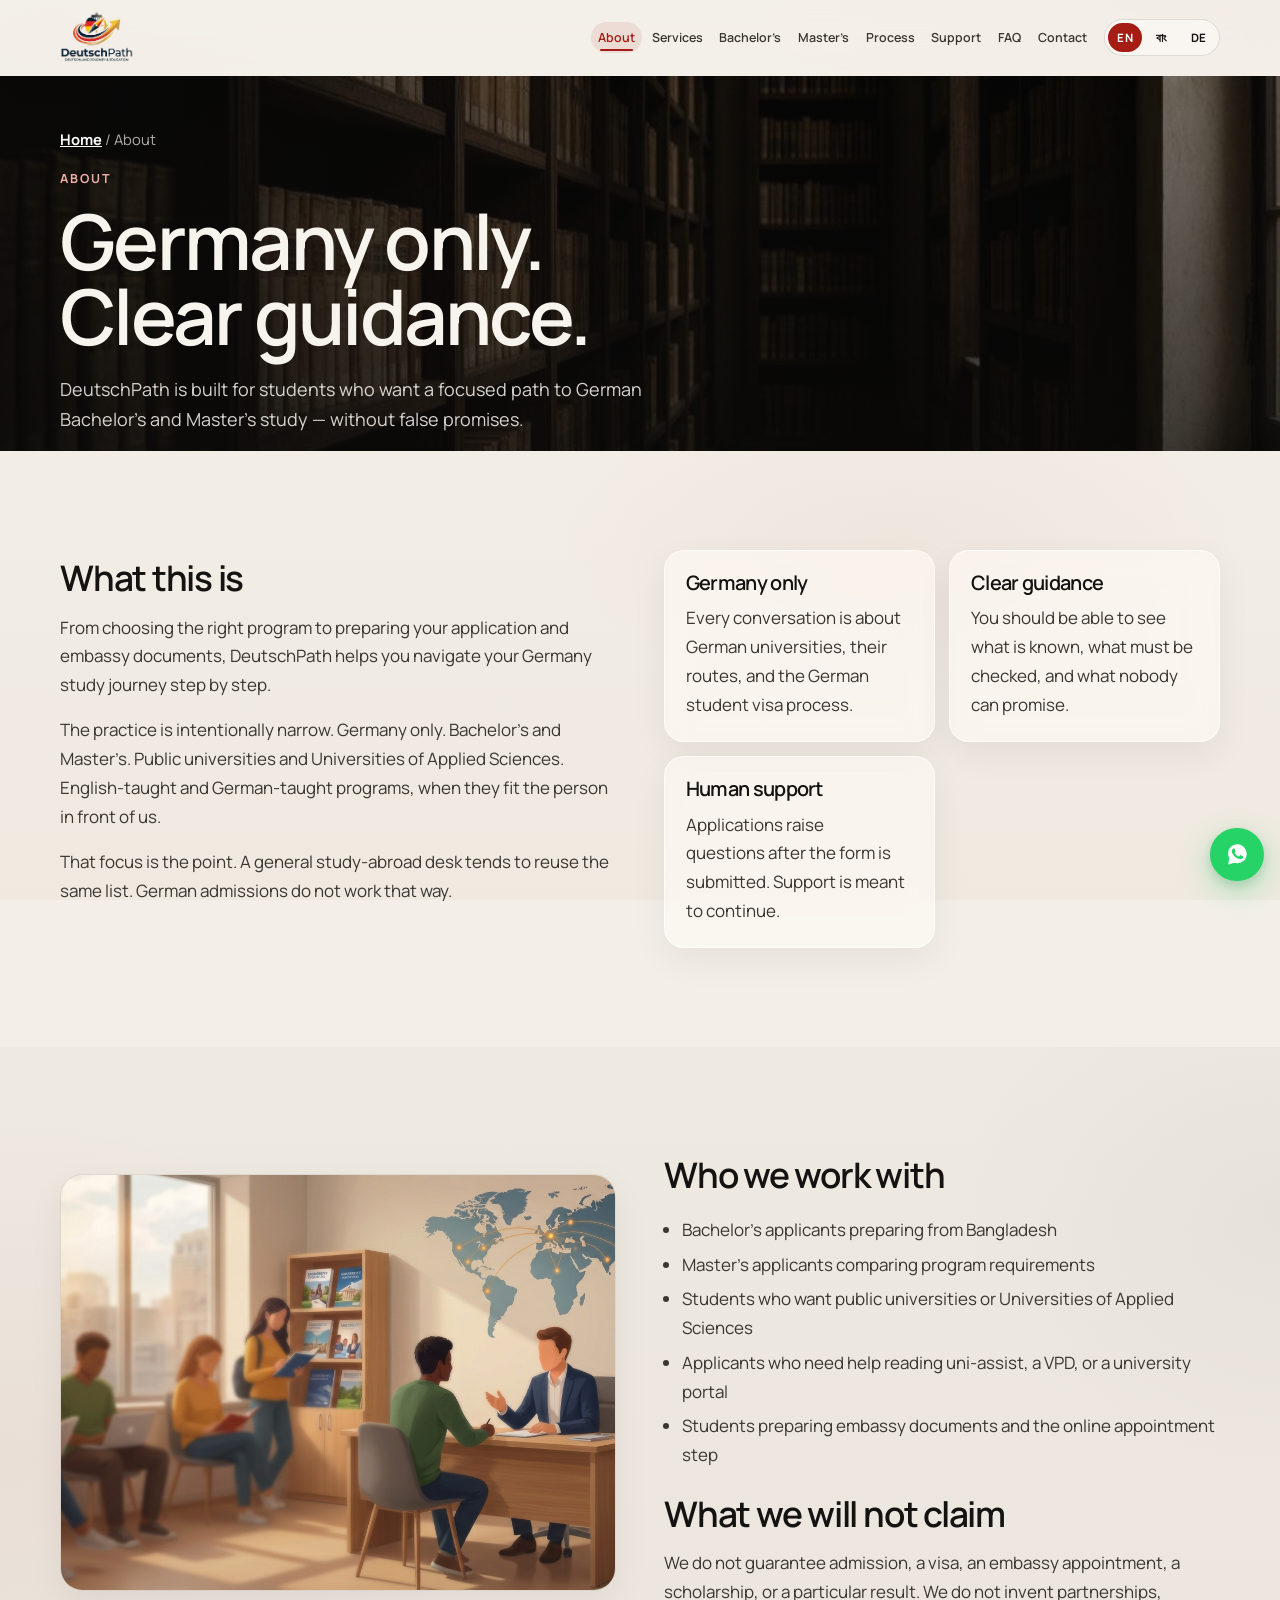
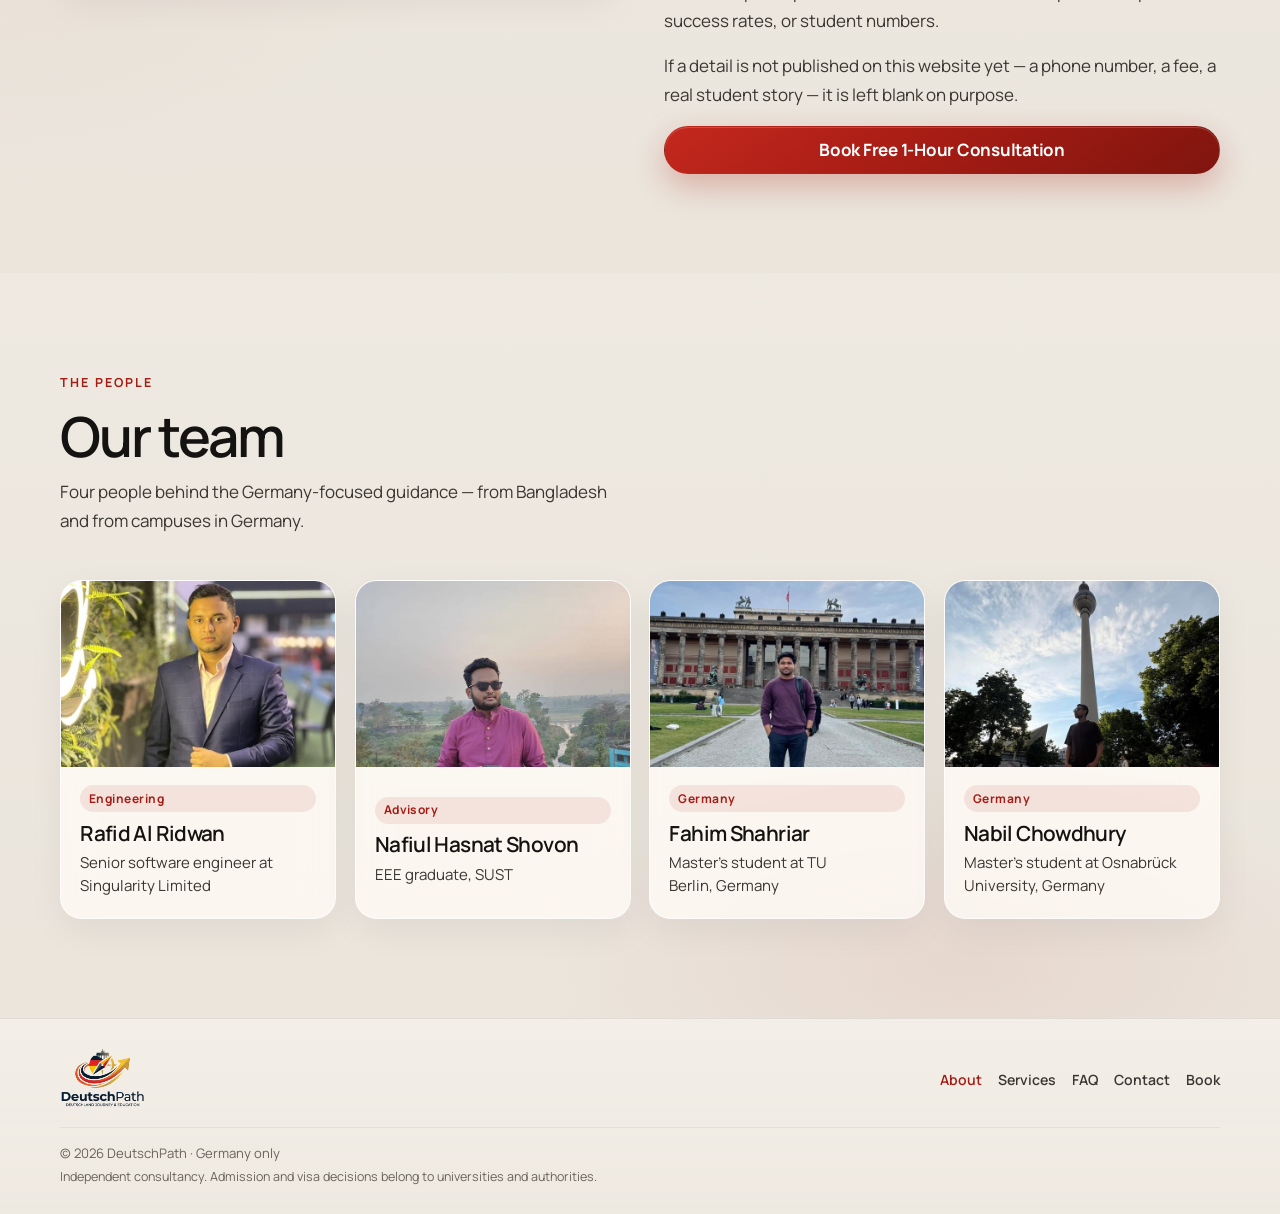
==== about.html @ beb715b4 "Add new pages for Master's guidance, services, student support, and university directory; create sit" ====
<!DOCTYPE html>
<html lang="en">
<head>
  <meta charset="UTF-8">
  <meta name="viewport" content="width=device-width, initial-scale=1.0">
  <title>About DeutschPath | Germany-Focused Study Guidance</title>
  <meta name="description" content="DeutschPath is a Germany-only education consultancy for Bachelor’s and Master’s applicants from Bangladesh.">
  <meta name="robots" content="index, follow">
  <meta name="theme-color" content="#f4f1eb">
  <meta name="author" content="DeutschPath">
  <link rel="canonical" href="https://deutschpath404.github.io/about.html">
  <meta property="og:type" content="website">
  <meta property="og:site_name" content="DeutschPath">
  <meta property="og:locale" content="en_US">
  <meta property="og:title" content="About DeutschPath | Germany-Focused Study Guidance">
  <meta property="og:description" content="DeutschPath is a Germany-only education consultancy for Bachelor’s and Master’s applicants from Bangladesh.">
  <meta property="og:url" content="https://deutschpath404.github.io/about.html">
  <meta property="og:image" content="https://deutschpath404.github.io/assets/og.png">
  <meta property="og:image:alt" content="DeutschPath — Your Guided Path to Germany">
  <meta property="og:image:width" content="1200">
  <meta property="og:image:height" content="630">
  <meta property="og:image:type" content="image/png">
  <meta name="twitter:image:alt" content="DeutschPath — Your Guided Path to Germany">
  <meta name="twitter:card" content="summary_large_image">
  <meta name="twitter:title" content="About DeutschPath | Germany-Focused Study Guidance">
  <meta name="twitter:description" content="DeutschPath is a Germany-only education consultancy for Bachelor’s and Master’s applicants from Bangladesh.">
  <meta name="twitter:image" content="https://deutschpath404.github.io/assets/og.png">
  <link rel="icon" href="assets/favicon.png" type="image/png">
  <link rel="apple-touch-icon" href="assets/icon-180.png">
  <link rel="manifest" href="site.webmanifest">
  <link rel="preconnect" href="https://fonts.googleapis.com">
  <link rel="preconnect" href="https://fonts.gstatic.com" crossorigin>
  <link href="https://fonts.googleapis.com/css2?family=Manrope:wght@400;500;600;700&amp;family=Hind+Siliguri:wght@400;500;600;700&amp;family=Noto+Serif+Bengali:wght@500;600;700&amp;display=swap" rel="stylesheet">
  <link rel="stylesheet" href="assets/css/main.css">
  
  <noscript><style>.reveal{opacity:1!important;transform:none!important}</style></noscript>
  <script>document.documentElement.classList.add("js");</script>
  
</head>
<body>
  <a class="skip-link" href="#main">Skip to content</a>
  <header class="site-header" id="header">
    <div class="header-inner">
      <a class="logo" href="index.html" aria-label="DeutschPath home">
        <img class="logo-img" src="assets/img/logo.png" alt="DeutschPath" width="680" height="508" decoding="async">
      </a>
      <nav class="nav" id="site-nav" aria-label="Primary">
        <a href="about.html" class="is-active" aria-current="page">About</a><a href="services.html">Services</a><a href="bachelors.html">Bachelor’s</a><a href="masters.html">Master’s</a><a href="application-process.html">Process</a><a href="student-support.html">Support</a><a href="faq.html">FAQ</a><a href="contact.html">Contact</a><a class="nav-cta" href="book.html">Book Free Consultation</a>
      </nav>
      <div class="header-actions">
        <a class="btn btn-primary header-cta" href="book.html">Book consultation</a>
        <button class="nav-toggle" type="button" aria-expanded="false" aria-controls="site-nav">
          <span class="sr-only">Open menu</span>
          <span class="nav-toggle-bars" aria-hidden="true"></span>
        </button>
      </div>
    </div>
  </header>
  <main id="main">

    <header class="page-hero page-hero-media">
      <div class="page-hero-bg" aria-hidden="true">
        <img src="assets/img/library-aisle.jpg" alt="" width="864" height="1152" decoding="async">
      </div>
      <div class="container">
        <p class="breadcrumb"><a href="index.html" data-i18n="ui.home">Home</a> / <span data-i18n="page.about.crumb">About</span></p>
        <p class="eyebrow" data-i18n="page.about.eye">About</p>
        <h1 data-i18n="page.about.h1">A Germany-only advisory for serious applicants.</h1>
        <p class="lede" data-i18n="page.about.lede">DeutschPath helps students from Bangladesh prepare Bachelor’s and Master’s applications to German universities. The work is guidance, organization, and a person you can return to.</p>
      </div>
    </header>
    <section class="section">
      <div class="container about-grid">
        <div class="prose">
          <h2>What this is</h2>
          <p>From choosing the right program to preparing your application and embassy documents, DeutschPath helps you navigate your Germany study journey step by step.</p>
          <p>The practice is intentionally narrow. Germany only. Bachelor’s and Master’s. Public universities and Universities of Applied Sciences. English-taught and German-taught programs, when they fit the person in front of us.</p>
          <p>That focus is the point. A general study-abroad desk tends to reuse the same list. German admissions do not work that way.</p>
        </div>
        <div class="value-grid">
          <article class="value-card"><h3>Germany only</h3><p>Every conversation is about German universities, their routes, and the German student visa process.</p></article>
          <article class="value-card"><h3>Clear guidance</h3><p>You should be able to see what is known, what must be checked, and what nobody can promise.</p></article>
          <article class="value-card"><h3>Human support</h3><p>Applications raise questions after the form is submitted. Support is meant to continue.</p></article>
        </div>
      </div>
    </section>
    <section class="section section-alt">
      <div class="container split-2">
        <figure class="media-frame">
          <img src="assets/img/advisory-2.jpeg" alt="Quiet advisory room prepared for a consultation" width="1152" height="864" loading="lazy" decoding="async">
        </figure>
        <div class="prose">
          <h2>Who we work with</h2>
          <ul class="check-list">
            <li>Bachelor’s applicants preparing from Bangladesh</li>
            <li>Master’s applicants comparing program requirements</li>
            <li>Students who want public universities or Universities of Applied Sciences</li>
            <li>Applicants who need help reading uni-assist, a VPD, or a university portal</li>
            <li>Students preparing embassy documents and the online appointment step</li>
          </ul>
          <h2>What we will not claim</h2>
          <p>We do not guarantee admission, a visa, an embassy appointment, a scholarship, or a particular result. We do not invent partnerships, success rates, or student numbers.</p>
          <p>If a detail is not published on this website yet — a phone number, a fee, a real student story — it is left blank on purpose.</p>
          <a class="btn btn-primary" href="book.html">Book Free 1-Hour Consultation</a>
        </div>
      </div>
    </section>

    <section class="section section-alt team-section" id="team">
      <div class="container">
        <header class="team-head">
          <p class="section-kicker" data-i18n="team.kicker">Meet the team</p>
          <h2 class="section-title" data-i18n="team.title">People Behind Your Germany Journey</h2>
          <p class="section-intro" data-i18n="team.intro">Four people behind the Germany-focused guidance — from Bangladesh and from campuses in Germany.</p>
        </header>
        <ul class="team-grid">
          <li class="team-card reveal">
            <figure class="team-photo">
              <img src="assets/img/team-rafid.jpg" alt="Rafid Al Ridwan" width="640" height="640" loading="lazy" decoding="async">
            </figure>
            <div class="team-copy">
              <p class="person-role" data-i18n="team.r1">Engineering</p>
              <h3>Rafid Al Ridwan</h3>
              <p data-i18n="team.b1">Senior Software Engineer at Singularity Limited</p>
            </div>
          </li>
          <li class="team-card reveal">
            <figure class="team-photo">
              <img src="assets/img/team-nafiul.jpg" alt="Nafiul Hasnat Shovon" width="640" height="640" loading="lazy" decoding="async">
            </figure>
            <div class="team-copy">
              <p class="person-role" data-i18n="team.r2">Advisory</p>
              <h3>Nafiul Hasnat Shovon</h3>
              <p data-i18n="team.b2">EEE graduate, SUST</p>
            </div>
          </li>
          <li class="team-card reveal">
            <figure class="team-photo">
              <img src="assets/img/team-fahim.jpg" alt="Fahim Shahriar" width="640" height="640" loading="lazy" decoding="async">
            </figure>
            <div class="team-copy">
              <p class="person-role" data-i18n="team.r3">Germany</p>
              <h3>Fahim Shahriar</h3>
              <p data-i18n="team.b3">Master’s student at TU Berlin, Germany</p>
            </div>
          </li>
          <li class="team-card reveal">
            <figure class="team-photo">
              <img src="assets/img/team-nabil.jpg" alt="Nabil Chowdhury" width="640" height="640" loading="lazy" decoding="async">
            </figure>
            <div class="team-copy">
              <p class="person-role" data-i18n="team.r4">Germany</p>
              <h3>Nabil Chowdhury</h3>
              <p data-i18n="team.b4">Master’s student at Osnabrück University, Germany</p>
            </div>
          </li>
        </ul>
      </div>
    </section>

  </main>
  <footer class="site-footer">
    <div class="container footer-compact">
      <div class="footer-top">
        <a class="logo" href="index.html" aria-label="DeutschPath home">
          <img class="logo-img" src="assets/img/logo.png" alt="DeutschPath" width="680" height="508" loading="lazy" decoding="async">
        </a>
        <nav class="footer-inline" aria-label="Footer">
          <a href="about.html" aria-current="page">About</a>
          <a href="services.html">Services</a>
          <a href="faq.html">FAQ</a>
          <a href="contact.html">Contact</a>
          <a href="book.html">Book</a>
        </nav>
      </div>
      <div class="footer-bottom">
        <p>© <span id="year">2026</span> DeutschPath · Germany only</p>
        <p class="disclaimer">Independent consultancy. Admission and visa decisions belong to universities and authorities.</p>
      </div>
    </div>
  </footer>
  <div class="mobile-bar">
    <a class="mobile-contact" href="contact.html" data-whatsapp-link>Contact</a>
    <a class="btn btn-primary btn-block" href="book.html">Book Free Consultation</a>
  </div>
  <script src="assets/js/config.js"></script>
  <script src="assets/js/data.js"></script>
  <script src="assets/js/api.js"></script>
  <script src="assets/js/i18n.js"></script>
  <script src="assets/js/main.js"></script>
  <script src="assets/js/form.js"></script>
  <script src="assets/js/directory.js"></script>
</body>
</html>
---- assets/css/main.css ----
:root {
  --ink: #141311;
  --ink-soft: #3a3631;
  --muted: #6a635b;
  --line: #e5dfd6;
  --line-strong: #d4cdc2;
  --paper: #f3efe8;
  --paper-deep: #eae4db;
  --card: #fffcf7;
  --accent: #a51c14;
  --accent-hover: #7f150f;
  --accent-soft: rgba(165, 28, 20, 0.09);
  --dark: #12110f;
  --dark-text: #f7f3ed;
  --dark-muted: #d2cbc0;
  --shadow: 0 28px 70px rgba(20, 19, 17, 0.09);
  --shadow-soft: 0 12px 36px rgba(20, 19, 17, 0.06);
  --glass: rgba(255, 252, 247, 0.58);
  --glass-strong: rgba(255, 252, 247, 0.78);
  --glass-dark: rgba(18, 17, 15, 0.55);
  --glass-border: rgba(255, 255, 255, 0.45);
  --glass-border-dark: rgba(247, 243, 237, 0.14);
  --blur: 18px;
  --header-h: 4.75rem;
  --radius: 1.35rem;
  --font: "Manrope", system-ui, sans-serif;
  --font-bn: "Hind Siliguri", "Noto Sans Bengali", system-ui, sans-serif;
  --font-bn-display: "Noto Serif Bengali", "Hind Siliguri", serif;
  --max: 72.5rem;
  color-scheme: light;
}

*,
*::before,
*::after { box-sizing: border-box; }

html { scroll-behavior: smooth; }

body {
  margin: 0;
  font-family: var(--font);
  font-size: 1.0625rem;
  line-height: 1.7;
  color: var(--ink);
  background-color: var(--paper);
  background-image:
    radial-gradient(ellipse 90% 55% at 100% -8%, rgba(165, 28, 20, 0.07), transparent 52%),
    radial-gradient(ellipse 70% 45% at -5% 18%, rgba(20, 19, 17, 0.045), transparent 48%),
    radial-gradient(ellipse 50% 35% at 70% 60%, rgba(165, 28, 20, 0.03), transparent 55%),
    linear-gradient(180deg, #f7f3ed 0%, var(--paper) 28%, #efe9e0 100%);
  background-attachment: fixed;
  text-rendering: optimizeLegibility;
  overflow-x: clip;
}

@media (max-width: 759px) {
  body { background-attachment: scroll; }
}

body.nav-open { overflow: hidden; }

img, svg { display: block; max-width: 100%; }

button, input, select, textarea { font: inherit; color: inherit; }

h1, h2, h3, h4, p { margin: 0; overflow-wrap: break-word; }

h1, h2, h3 { text-wrap: balance; letter-spacing: -0.035em; line-height: 1.08; font-weight: 600; }

p { text-wrap: pretty; }

a { color: inherit; }

::selection { background: #f0d4cf; color: var(--ink); }

:focus-visible {
  outline: 2px solid var(--accent);
  outline-offset: 3px;
}

.skip-link {
  position: absolute;
  left: 1rem;
  top: -4rem;
  z-index: 80;
  background: var(--ink);
  color: white;
  padding: 0.7rem 1rem;
  border-radius: 999px;
}

.skip-link:focus { top: 1rem; }

.sr-only {
  position: absolute;
  width: 1px;
  height: 1px;
  padding: 0;
  margin: -1px;
  overflow: hidden;
  clip: rect(0, 0, 0, 0);
  white-space: nowrap;
  border: 0;
}

.container {
  width: min(var(--max), calc(100% - 2rem));
  margin-inline: auto;
}

.narrow { width: min(44rem, 100%); }

.footer-label.spaced { margin-top: 1.25rem; }

.eyebrow,
.section-kicker,
.footer-label {
  margin: 0 0 0.85rem;
  font-size: 0.78rem;
  font-weight: 700;
  letter-spacing: 0.16em;
  text-transform: uppercase;
  color: var(--accent);
}

.lede {
  margin-top: 1.25rem;
  max-width: 40rem;
  color: var(--ink-soft);
  font-size: 1.125rem;
}

.site-header {
  position: sticky;
  top: 0;
  z-index: 50;
  height: var(--header-h);
  background: rgba(243, 239, 232, 0.78);
  border-bottom: 1px solid transparent;
  transition: background 0.25s ease, border-color 0.25s ease, color 0.25s ease, box-shadow 0.25s ease, backdrop-filter 0.25s ease, -webkit-backdrop-filter 0.25s ease;
  -webkit-backdrop-filter: saturate(1.35) blur(18px);
  backdrop-filter: saturate(1.35) blur(18px);
}

.site-header.is-scrolled {
  border-bottom-color: rgba(20, 19, 17, 0.08);
  box-shadow: 0 10px 40px rgba(20, 19, 17, 0.05);
  background: rgba(243, 239, 232, 0.72);
  -webkit-backdrop-filter: saturate(1.4) blur(22px);
  backdrop-filter: saturate(1.4) blur(22px);
}

@supports not ((-webkit-backdrop-filter: blur(1px)) or (backdrop-filter: blur(1px))) {
  .site-header,
  .site-header.is-scrolled,
  .home-page.nav-open .site-header,
  .home-page .site-header.is-scrolled {
    background: rgba(243, 239, 232, 0.96);
  }
  .home-page .site-header:not(.is-scrolled) {
    background: rgba(12, 11, 10, 0.55);
  }
}

.home-page .site-header:not(.is-scrolled) {
  background: rgba(12, 11, 10, 0.28);
  color: #f7f3ed;
  -webkit-backdrop-filter: saturate(1.2) blur(16px);
  backdrop-filter: saturate(1.2) blur(16px);
  box-shadow: none;
  border-bottom-color: rgba(247, 243, 237, 0.08);
}

.home-page .site-header:not(.is-scrolled) .logo,
.home-page .site-header:not(.is-scrolled) .nav a,
.home-page .site-header:not(.is-scrolled) .nav-toggle {
  color: #f7f3ed;
}

.home-page .site-header:not(.is-scrolled) .nav-toggle {
  border-color: rgba(247, 243, 237, 0.35);
}

.home-page .site-header:not(.is-scrolled) .nav-toggle-bars,
.home-page .site-header:not(.is-scrolled) .nav-toggle-bars::before,
.home-page .site-header:not(.is-scrolled) .nav-toggle-bars::after {
  background: #f7f3ed;
}

.home-page.nav-open .site-header,
.home-page .site-header.is-scrolled {
  background: rgba(243, 239, 232, 0.72);
  color: var(--ink);
  -webkit-backdrop-filter: saturate(1.4) blur(22px);
  backdrop-filter: saturate(1.4) blur(22px);
}

.home-page.nav-open .site-header .logo,
.home-page.nav-open .site-header .nav a,
.home-page.nav-open .site-header .nav-toggle,
.home-page .site-header.is-scrolled .logo,
.home-page .site-header.is-scrolled .nav a,
.home-page .site-header.is-scrolled .nav-toggle {
  color: var(--ink);
}

.home-page.nav-open .site-header .nav a:hover,
.home-page .site-header.is-scrolled .nav a:hover {
  color: var(--accent);
}

.home-page.nav-open .site-header .nav a.is-active,
.home-page.nav-open .site-header .nav a[aria-current="page"],
.home-page .site-header.is-scrolled .nav a.is-active,
.home-page .site-header.is-scrolled .nav a[aria-current="page"] {
  color: var(--accent);
}

.home-page.nav-open .site-header .nav-toggle-bars,
.home-page.nav-open .site-header .nav-toggle-bars::before,
.home-page.nav-open .site-header .nav-toggle-bars::after,
.home-page .site-header.is-scrolled .nav-toggle-bars,
.home-page .site-header.is-scrolled .nav-toggle-bars::before,
.home-page .site-header.is-scrolled .nav-toggle-bars::after {
  background: var(--ink);
}

.home-page.nav-open .site-header .nav-toggle,
.home-page .site-header.is-scrolled .nav-toggle {
  border-color: var(--line-strong);
}

.header-inner {
  width: min(var(--max), calc(100% - 1.25rem));
  height: 100%;
  margin-inline: auto;
  display: flex;
  align-items: center;
  justify-content: space-between;
  gap: 0.65rem;
  min-width: 0;
  flex-wrap: nowrap;
}

.logo {
  display: inline-flex;
  align-items: center;
  gap: 0.7rem;
  text-decoration: none;
  flex: 0 1 auto;
  min-width: 0;
  line-height: 0;
}

.logo-img {
  display: block;
  width: auto;
  height: 3.45rem;
  max-width: min(12.5rem, 48vw);
  object-fit: contain;
  object-position: left center;
}

.footer-compact .logo-img {
  height: 4rem;
  max-width: 14rem;
}

/* Keep full-color logo readable on the transparent home hero header */
.home-page .site-header:not(.is-scrolled) .logo {
  padding: 0.2rem 0.45rem;
  border-radius: 0.7rem;
  background: rgba(255, 252, 247, 0.94);
  box-shadow: 0 8px 24px rgba(12, 11, 10, 0.18);
}

.home-page.nav-open .site-header .logo,
.home-page .site-header.is-scrolled .logo {
  padding: 0;
  border-radius: 0;
  background: transparent;
  box-shadow: none;
}

.header-actions {
  display: flex;
  align-items: center;
  gap: 0.5rem;
  flex: 0 0 auto;
  margin-left: auto;
  z-index: 50;
}

.header-actions .header-cta { display: none; }

.lang-switch {
  display: inline-flex;
  align-items: center;
  gap: 0.15rem;
  padding: 0.2rem;
  border-radius: 999px;
  border: 1px solid rgba(20, 19, 17, 0.12);
  background: rgba(255, 252, 247, 0.55);
  flex: 0 0 auto;
  z-index: 2;
}

.home-page .site-header:not(.is-scrolled) .lang-switch {
  border-color: rgba(247, 243, 237, 0.28);
  background: rgba(12, 11, 10, 0.28);
}

.lang-btn {
  min-width: 2.15rem;
  height: 1.85rem;
  padding: 0 0.45rem;
  border: 0;
  border-radius: 999px;
  background: transparent;
  color: inherit;
  font-size: 0.72rem;
  font-weight: 700;
  letter-spacing: 0.04em;
  cursor: pointer;
  line-height: 1;
}

.lang-btn:hover { background: rgba(165, 28, 20, 0.1); }

.lang-btn.is-active {
  background: var(--accent);
  color: #fff;
}

body.is-lang-switching {
  cursor: wait;
}

body.is-lang-switching .lang-btn {
  pointer-events: none;
  opacity: 0.7;
}

.home-page .site-header:not(.is-scrolled) .lang-btn {
  color: #f7f3ed;
}

.home-page .site-header:not(.is-scrolled) .lang-btn.is-active {
  background: #fff;
  color: var(--ink);
}

.home-page.nav-open .site-header .lang-btn,
.home-page .site-header.is-scrolled .lang-btn {
  color: var(--ink);
}

.home-page.nav-open .site-header .lang-btn.is-active,
.home-page .site-header.is-scrolled .lang-btn.is-active {
  background: var(--accent);
  color: #fff;
}

body.lang-bn {
  font-family: var(--font-bn);
  font-size: 1.05rem;
  line-height: 1.8;
}

body.lang-bn h1,
body.lang-bn h2,
body.lang-bn h3 {
  font-family: var(--font-bn-display);
  letter-spacing: 0;
  line-height: 1.28;
  font-weight: 600;
}

body.lang-bn .brand-mark,
body.lang-bn .section-kicker,
body.lang-bn .eyebrow,
body.lang-bn .path-stage-label,
body.lang-bn .route-num,
body.lang-bn .fit-index,
body.lang-bn .card-index {
  font-family: var(--font);
  letter-spacing: 0.14em;
}

body.lang-bn .btn,
body.lang-bn .nav a,
body.lang-bn .lang-btn {
  font-family: var(--font-bn);
  letter-spacing: 0;
}

body.lang-bn .hero-bleed h1 {
  max-width: 14ch;
  font-size: clamp(2.45rem, 6.2vw, 4.6rem);
  line-height: 1.18;
}

body.lang-bn .section-title {
  max-width: 18ch;
  line-height: 1.3;
}

body.lang-bn .lede,
body.lang-bn .section-intro {
  line-height: 1.75;
}

body.lang-bn .trust-item,
body.lang-de .trust-item {
  align-items: flex-start;
  line-height: 1.35;
}

body.lang-bn .faq-list-premium .faq-item button,
body.lang-de .faq-list-premium .faq-item button {
  padding-right: 2.5rem;
  line-height: 1.35;
}

body.lang-bn .btn,
body.lang-de .btn {
  white-space: normal;
  text-align: center;
  line-height: 1.25;
  min-height: 3rem;
  height: auto;
  padding-block: 0.75rem;
}

body.lang-de .hero-bleed h1 {
  max-width: 14ch;
  font-size: clamp(2.8rem, 7vw, 5.4rem);
}

body.lang-de .section-title { max-width: 20ch; }

body.lang-bn .truth-list em,
body.lang-de .truth-list em {
  white-space: normal;
  text-align: right;
}

body.lang-bn .footer-inline,
body.lang-de .footer-inline {
  gap: 0.4rem 0.85rem;
}

body.lang-bn .mobile-bar .btn,
body.lang-de .mobile-bar .btn {
  font-size: 0.88rem;
}

/* Language switch loader */
.lang-loader {
  position: fixed;
  inset: 0;
  z-index: 100;
  display: grid;
  place-items: center;
  background: rgba(20, 19, 17, 0.28);
  opacity: 0;
  visibility: hidden;
  pointer-events: none;
  transition: opacity 0.22s ease, visibility 0.22s ease;
}

.lang-loader.is-on {
  opacity: 1;
  visibility: visible;
  pointer-events: auto;
}

.lang-loader-card {
  display: grid;
  justify-items: center;
  gap: 0.9rem;
  min-width: 10rem;
  padding: 1.35rem 1.6rem;
  border-radius: 1.25rem;
  background: rgba(255, 252, 247, 0.86);
  border: 1px solid rgba(255, 255, 255, 0.7);
  box-shadow: var(--shadow);
  color: var(--ink);
}

@supports ((-webkit-backdrop-filter: blur(1px)) or (backdrop-filter: blur(1px))) {
  .lang-loader-card {
    background: rgba(255, 252, 247, 0.72);
    -webkit-backdrop-filter: blur(18px) saturate(1.2);
    backdrop-filter: blur(18px) saturate(1.2);
  }
}

.lang-loader-spin {
  width: 1.65rem;
  height: 1.65rem;
  border-radius: 50%;
  border: 2px solid rgba(20, 19, 17, 0.12);
  border-top-color: var(--accent);
  animation: lang-spin 0.7s linear infinite;
}

.lang-loader-text {
  margin: 0;
  font-size: 0.88rem;
  font-weight: 700;
  letter-spacing: -0.01em;
}

@keyframes lang-spin {
  to { transform: rotate(360deg); }
}

@media (prefers-reduced-motion: reduce) {
  .lang-loader-spin { animation: none; border-top-color: var(--accent); opacity: 0.85; }
  .lang-loader { transition: none; }
}

.nav-toggle {
  width: 2.75rem;
  height: 2.75rem;
  border: 1px solid var(--line-strong);
  border-radius: 999px;
  background: transparent;
  display: grid;
  place-items: center;
  cursor: pointer;
}

.nav-toggle-bars,
.nav-toggle-bars::before,
.nav-toggle-bars::after {
  display: block;
  width: 1rem;
  height: 1.5px;
  background: var(--ink);
  position: relative;
  transition: transform 0.2s ease;
}

.nav-toggle-bars::before,
.nav-toggle-bars::after {
  content: "";
  position: absolute;
  left: 0;
}

.nav-toggle-bars::before { top: -5px; }
.nav-toggle-bars::after { top: 5px; }

.nav-open .nav-toggle-bars { background: transparent; }
.nav-open .nav-toggle-bars::before { top: 0; transform: rotate(45deg); }
.nav-open .nav-toggle-bars::after { top: 0; transform: rotate(-45deg); }

.nav { display: none; }

.nav a {
  position: relative;
  text-decoration: none;
  color: var(--ink-soft);
  font-weight: 600;
  transition: color 0.2s ease, background 0.2s ease;
}

.nav a:hover {
  color: var(--accent);
}

.nav a.is-active,
.nav a[aria-current="page"] {
  color: var(--accent);
}

.nav-cta {
  display: inline-flex;
  margin-top: 1rem;
  justify-content: center;
}

body.nav-open .nav {
  display: flex;
  flex-direction: column;
  position: fixed;
  top: var(--header-h);
  right: 0;
  bottom: 0;
  left: 0;
  z-index: 40;
  width: 100%;
  height: calc(100vh - var(--header-h));
  height: calc(100dvh - var(--header-h));
  max-height: none;
  background: #f3efe8;
  padding: 1rem 1.15rem calc(1.5rem + env(safe-area-inset-bottom));
  overflow: auto;
  gap: 0.2rem;
  box-shadow: inset 0 1px 0 rgba(20, 19, 17, 0.06);
  -webkit-overflow-scrolling: touch;
}

@supports ((-webkit-backdrop-filter: blur(1px)) or (backdrop-filter: blur(1px))) {
  body.nav-open .nav {
    background: rgba(243, 239, 232, 0.98);
    -webkit-backdrop-filter: blur(22px) saturate(1.2);
    backdrop-filter: blur(22px) saturate(1.2);
  }
}

body.nav-open .nav a {
  font-size: clamp(1.15rem, 4.5vw, 1.45rem);
  letter-spacing: -0.02em;
  padding: 0.85rem 1rem;
  margin: 0;
  border: 0;
  border-radius: 1rem;
  color: var(--ink);
  line-height: 1.25;
  white-space: normal;
}

body.nav-open .nav a:hover,
body.nav-open .nav a:focus-visible {
  background: var(--accent-soft);
  color: var(--accent);
}

body.nav-open .nav a.is-active,
body.nav-open .nav a[aria-current="page"] {
  background: var(--accent-soft);
  color: var(--accent);
}

body.nav-open .nav .nav-cta {
  display: inline-flex;
  align-items: center;
  justify-content: center;
  margin-top: 0.85rem;
  min-height: 3.1rem;
  border-radius: 999px;
  background: linear-gradient(145deg, #c4281e 0%, var(--accent) 48%, var(--accent-hover) 100%);
  color: #fff !important;
  font-size: 1rem;
  font-weight: 700;
  text-align: center;
}

body.nav-open .nav .nav-cta:hover,
body.nav-open .nav .nav-cta:focus-visible {
  background: var(--accent-hover);
  color: #fff !important;
}

body.nav-open .site-header {
  z-index: 45;
  /* backdrop-filter creates a containing block that collapses fixed drawers */
  -webkit-backdrop-filter: none;
  backdrop-filter: none;
  background: rgba(243, 239, 232, 0.98);
}

.home-page.nav-open .site-header {
  -webkit-backdrop-filter: none;
  backdrop-filter: none;
  background: rgba(243, 239, 232, 0.98);
}

.btn {
  display: inline-flex;
  align-items: center;
  justify-content: center;
  gap: 0.45rem;
  min-height: 3rem;
  padding: 0.8rem 1.25rem;
  border-radius: 999px;
  border: 1px solid transparent;
  text-decoration: none;
  font-weight: 700;
  letter-spacing: -0.015em;
  line-height: 1;
  cursor: pointer;
  transition: background 0.2s ease, border-color 0.2s ease, transform 0.2s ease;
}

.btn:hover { transform: translateY(-1px); }

.btn:disabled { opacity: 0.65; cursor: wait; transform: none; }

.btn-primary {
  background: linear-gradient(145deg, #c4281e 0%, var(--accent) 48%, var(--accent-hover) 100%);
  color: white;
  box-shadow:
    0 12px 32px rgba(165, 28, 20, 0.28),
    inset 0 1px 0 rgba(255, 255, 255, 0.18);
}
.btn-primary:hover {
  background: linear-gradient(145deg, #a51c14 0%, var(--accent-hover) 100%);
}

.btn-secondary {
  background: var(--glass);
  color: var(--ink);
  border-color: rgba(20, 19, 17, 0.14);
}

@supports ((-webkit-backdrop-filter: blur(1px)) or (backdrop-filter: blur(1px))) {
  .btn-secondary {
    -webkit-backdrop-filter: blur(10px);
    backdrop-filter: blur(10px);
  }
}

.btn-secondary:hover { background: rgba(255, 252, 247, 0.92); border-color: var(--ink); }

.btn-ghost {
  background: rgba(255, 252, 247, 0.12);
  color: #fff;
  border-color: rgba(255, 252, 247, 0.42);
  -webkit-backdrop-filter: blur(12px);
  backdrop-filter: blur(12px);
  box-shadow: inset 0 1px 0 rgba(255, 255, 255, 0.12);
}

.btn-ghost:hover { background: rgba(255, 252, 247, 0.22); border-color: #fff; }

.btn-light { background: white; color: var(--ink); }
.btn-light:hover { background: #fff; }

.btn-block { width: 100%; }

.hero { padding: 2.5rem 0 1rem; }

.hero-bleed {
  position: relative;
  min-height: min(92vh, 52rem);
  display: grid;
  align-items: end;
  padding: 0;
  color: #f7f3ed;
  overflow: hidden;
}

.home-page .hero-bleed {
  margin-top: calc(var(--header-h) * -1);
}

.hero-media {
  position: absolute;
  inset: -12% 0;
  overflow: hidden;
  will-change: transform;
}

.hero-media img {
  width: 100%;
  height: 100%;
  object-fit: cover;
  transform: scale(1.08);
  transform-origin: center center;
  will-change: transform;
}

.hero-veil {
  position: absolute;
  inset: 0;
  z-index: 1;
  background:
    linear-gradient(180deg, rgba(12, 11, 10, 0.22) 0%, rgba(12, 11, 10, 0.12) 32%, rgba(12, 11, 10, 0.78) 100%),
    linear-gradient(105deg, rgba(12, 11, 10, 0.62) 0%, rgba(12, 11, 10, 0.2) 52%, rgba(165, 28, 20, 0.18) 100%),
    radial-gradient(ellipse 50% 40% at 80% 20%, rgba(165, 28, 20, 0.2), transparent 60%);
  will-change: transform;
}

.hero-panel {
  position: relative;
  z-index: 2;
  padding: calc(var(--header-h) + 3.5rem) 0 calc(5.5rem + env(safe-area-inset-bottom));
}

.hero-copy {
  max-width: 42rem;
  padding: 1.5rem 1.6rem;
  margin-inline: -0.4rem;
  border-radius: 1.5rem;
  background: rgba(12, 11, 10, 0.28);
  border: 1px solid rgba(255, 255, 255, 0.1);
  box-shadow: 0 24px 60px rgba(0, 0, 0, 0.18);
  will-change: transform;
}

@supports ((-webkit-backdrop-filter: blur(1px)) or (backdrop-filter: blur(1px))) {
  .hero-copy {
    background: rgba(12, 11, 10, 0.22);
    -webkit-backdrop-filter: blur(16px) saturate(1.15);
    backdrop-filter: blur(16px) saturate(1.15);
  }
}

@media (min-width: 760px) {
  .hero-copy {
    padding: 1.85rem 2rem;
    margin-inline: 0;
  }
}

.brand-mark {
  margin: 0 0 1rem;
  font-size: clamp(0.95rem, 1.6vw, 1.05rem);
  font-weight: 700;
  letter-spacing: 0.22em;
  text-transform: uppercase;
  color: #f0b0a8;
}

.hero-bleed h1 {
  max-width: 12ch;
  font-size: clamp(3.2rem, 8.5vw, 6.4rem);
  line-height: 0.92;
  letter-spacing: -0.055em;
  color: #fff;
  text-shadow: 0 18px 50px rgba(0, 0, 0, 0.25);
}

.hero-bleed .lede {
  color: rgba(247, 243, 237, 0.88);
  max-width: 34rem;
  font-size: 1.15rem;
}

.hero-bleed .hero-meta { color: rgba(247, 243, 237, 0.72); }

.hero-grid { display: grid; gap: 2.5rem; align-items: center; }

.hero-actions {
  display: flex;
  flex-wrap: wrap;
  gap: 0.75rem;
  margin-top: 1.75rem;
}

.hero-meta {
  display: flex;
  flex-wrap: wrap;
  gap: 0.45rem 0.8rem;
  margin-top: 1.35rem;
  color: var(--muted);
  font-size: 0.92rem;
  font-weight: 600;
}

.media-frame,
.card-media,
.consult-photo,
.page-hero-bg {
  margin: 0;
  overflow: hidden;
  border-radius: 1.4rem;
  border: 1px solid rgba(20, 19, 17, 0.08);
  box-shadow: var(--shadow-soft);
}

.media-frame {
  margin-top: 1.75rem;
  aspect-ratio: 4 / 3;
}

.media-frame-tall { aspect-ratio: 3 / 4; max-width: 22rem; }

.media-frame img,
.card-media img,
.consult-photo img,
.page-hero-bg img,
.media-band img {
  width: 100%;
  height: 100%;
  object-fit: cover;
}

.card-media {
  margin: -1.3rem -1.3rem 0.35rem;
  border-radius: 1.2rem 1.2rem 0 0;
  border: 0;
  aspect-ratio: 16 / 10;
  box-shadow: none;
}

.media-band {
  position: relative;
  min-height: min(52vw, 28rem);
  overflow: hidden;
}

.media-band img {
  position: absolute;
  inset: -18% 0;
  width: 100%;
  height: 136%;
  object-fit: cover;
  will-change: transform;
}

.page-hero-bg {
  position: absolute;
  inset: -14% 0;
  border: 0;
  border-radius: 0;
  box-shadow: none;
  will-change: transform;
}

.page-hero-bg img {
  width: 100%;
  height: 100%;
  object-fit: cover;
  will-change: transform;
}

.media-band-copy {
  position: relative;
  z-index: 1;
  min-height: inherit;
  display: flex;
  flex-direction: column;
  justify-content: end;
  padding: clamp(2rem, 6vw, 4.5rem);
  background:
    linear-gradient(115deg, rgba(12, 11, 10, 0.55) 0%, transparent 55%),
    linear-gradient(180deg, transparent 15%, rgba(12, 11, 10, 0.82));
  color: #f7f3ed;
}

.media-band-copy .eyebrow { color: #f0b0a8; }
.media-band-copy .statement {
  max-width: 18ch;
  color: #fff;
  padding: 1.1rem 1.25rem;
  margin-top: 0.75rem;
  border-radius: 1.15rem;
  background: rgba(12, 11, 10, 0.35);
  border: 1px solid rgba(255, 255, 255, 0.12);
}

@supports ((-webkit-backdrop-filter: blur(1px)) or (backdrop-filter: blur(1px))) {
  .media-band-copy .statement {
    background: rgba(12, 11, 10, 0.28);
    -webkit-backdrop-filter: blur(14px);
    backdrop-filter: blur(14px);
  }
}

.page-hero-media {
  position: relative;
  overflow: hidden;
  color: #f7f3ed;
  padding: 5.5rem 0 3.5rem;
}

.page-hero-bg {
  position: absolute;
  inset: -14% 0;
  border: 0;
  border-radius: 0;
  box-shadow: none;
  will-change: transform;
}

.page-hero-bg::after {
  content: "";
  position: absolute;
  inset: 0;
  background:
    linear-gradient(180deg, rgba(12, 11, 10, 0.45), rgba(12, 11, 10, 0.78)),
    linear-gradient(90deg, rgba(12, 11, 10, 0.55), transparent 65%);
}

.page-hero-media .container { position: relative; z-index: 1; }
.page-hero-media .breadcrumb { color: rgba(247, 243, 237, 0.7); }
.page-hero-media .breadcrumb a { color: #fff; }
.page-hero-media .lede { color: rgba(247, 243, 237, 0.86); }
.page-hero-media .eyebrow { color: #f0b0a8; }

.consult-banner-media {
  display: grid;
  gap: 0;
  overflow: hidden;
  padding: 0;
}

.consult-photo {
  border: 0;
  border-radius: 0;
  aspect-ratio: 16 / 11;
  box-shadow: none;
}

.consult-copy { padding: clamp(1.4rem, 4vw, 2.6rem); }

.hero-visual { position: relative; min-height: 26rem; }

.hero-svg {
  width: 100%;
  height: auto;
}

.route-line {
  fill: none;
  stroke: var(--ink);
  stroke-width: 1.5;
}

.route-dash {
  fill: none;
  stroke: var(--accent);
  stroke-width: 1.6;
  stroke-dasharray: 7 12;
  stroke-linecap: round;
}

.route-cards {
  display: grid;
  gap: 0.85rem;
}

.route-card {
  position: relative;
  display: grid;
  gap: 0.4rem;
  align-content: start;
  margin: 0;
  padding: 1.25rem 1.3rem;
  border-radius: 1.2rem;
  border: 1px solid rgba(255, 255, 255, 0.65);
  background: rgba(255, 252, 247, 0.85);
  box-shadow: var(--shadow-soft);
  transition:
    transform 0.25s cubic-bezier(0.22, 1, 0.36, 1),
    border-color 0.25s ease,
    box-shadow 0.25s ease;
}

@supports ((-webkit-backdrop-filter: blur(1px)) or (backdrop-filter: blur(1px))) {
  .route-card {
    background: var(--glass);
    -webkit-backdrop-filter: blur(14px) saturate(1.15);
    backdrop-filter: blur(14px) saturate(1.15);
  }
}

.route-card:hover {
  transform: translateY(-3px);
  border-color: rgba(165, 28, 20, 0.22);
  box-shadow: 0 22px 44px rgba(20, 19, 17, 0.1);
}

.route-card h3 {
  font-size: 1.15rem;
  letter-spacing: -0.02em;
}

.route-card p {
  margin: 0;
  color: var(--ink-soft);
  font-size: 0.95rem;
  line-height: 1.55;
}

.route-list { list-style: none; margin: 0; padding: 0; }

.route-list li {
  display: grid;
  grid-template-columns: auto 1fr;
  gap: 0.75rem;
  align-items: baseline;
  padding: 0.45rem 0;
  border-top: 1px solid var(--line);
  font-weight: 600;
}

.trust {
  padding: 1.25rem 0 0.5rem;
  margin-top: -2.75rem;
  position: relative;
  z-index: 2;
}

.trust-list {
  display: grid;
  list-style: none;
  margin: 0;
  padding: 0;
  border: 1px solid rgba(255, 255, 255, 0.55);
  border-radius: 1.35rem;
  background: rgba(255, 252, 247, 0.82);
  overflow: hidden;
  box-shadow: var(--shadow);
}

@supports ((-webkit-backdrop-filter: blur(1px)) or (backdrop-filter: blur(1px))) {
  .trust-list {
    background: var(--glass-strong);
    -webkit-backdrop-filter: blur(20px) saturate(1.2);
    backdrop-filter: blur(20px) saturate(1.2);
  }
}

.trust-item {
  display: flex;
  align-items: center;
  gap: 0.75rem;
  padding: 1rem 1.1rem;
  font-weight: 700;
  letter-spacing: -0.02em;
}

.trust-item + .trust-item { border-top: 1px solid rgba(20, 19, 17, 0.06); }

.trust-item svg { width: 1.35rem; height: 1.35rem; flex: 0 0 auto; color: var(--accent); }

.section { padding: 4.5rem 0; }

.section-alt {
  background:
    linear-gradient(180deg, rgba(234, 228, 219, 0.55) 0%, rgba(234, 228, 219, 0.9) 100%);
  position: relative;
}

.section-alt::before {
  content: "";
  position: absolute;
  inset: 0;
  pointer-events: none;
  background:
    radial-gradient(ellipse 55% 60% at 0% 50%, rgba(165, 28, 20, 0.045), transparent 70%),
    radial-gradient(ellipse 40% 50% at 100% 20%, rgba(20, 19, 17, 0.03), transparent 65%);
}

.section-head { margin-bottom: 2rem; }

.section-title {
  max-width: 16ch;
  font-size: clamp(2.05rem, 4.4vw, 3.45rem);
}

.section-title.wide { max-width: 18ch; }

.section-intro {
  max-width: 40rem;
  margin-top: 1rem;
  color: var(--ink-soft);
}

.problem-grid,
.split-2,
.support-grid,
.about-grid { display: grid; gap: 1.5rem; }

.statement {
  font-size: clamp(1.7rem, 3vw, 2.4rem);
  line-height: 1.15;
  letter-spacing: -0.035em;
  font-weight: 600;
}

.question-list { list-style: none; padding: 0; margin: 1.25rem 0 0; }

.question-list li {
  padding: 0.85rem 0;
  border-top: 1px solid var(--line-strong);
  font-weight: 600;
}

.panel {
  background: rgba(255, 252, 247, 0.78);
  border: 1px solid rgba(255, 255, 255, 0.6);
  border-radius: var(--radius);
  padding: 1.25rem;
  box-shadow: var(--shadow-soft);
}

.service-grid,
.card-grid,
.quote-grid,
.person-grid,
.uni-grid,
.value-grid { display: grid; gap: 0.9rem; }

.level-card {
  overflow: hidden;
}

.service-card,
.value-card,
.level-card,
.person-card,
.quote-card,
.uni-card,
.info-card {
  display: flex;
  flex-direction: column;
  gap: 0.7rem;
  background: rgba(255, 252, 247, 0.78);
  border: 1px solid rgba(255, 255, 255, 0.65);
  border-radius: 1.25rem;
  padding: 1.3rem;
  text-decoration: none;
  min-height: 100%;
  color: inherit;
  box-shadow: var(--shadow-soft);
}

@supports ((-webkit-backdrop-filter: blur(1px)) or (backdrop-filter: blur(1px))) {
  .panel,
  .service-card,
  .value-card,
  .level-card,
  .person-card,
  .quote-card,
  .uni-card,
  .info-card {
    background: var(--glass);
    -webkit-backdrop-filter: blur(14px) saturate(1.15);
    backdrop-filter: blur(14px) saturate(1.15);
  }
}

a.service-card,
a.level-card,
a.info-card,
.level-card {
  transition:
    transform 0.28s cubic-bezier(0.22, 1, 0.36, 1),
    border-color 0.28s ease,
    box-shadow 0.28s ease,
    background 0.28s ease;
}

a.service-card:hover,
a.level-card:hover,
a.info-card:hover,
.uni-card:hover,
.home-page .level-card:hover,
.js .reveal.is-in.service-card:hover,
.js .reveal.is-in.level-card:hover,
.js .reveal.is-in.info-card:hover,
.home-page.js .reveal.is-in.level-card:hover {
  transform: translateY(-6px);
  border-color: rgba(165, 28, 20, 0.28);
  box-shadow:
    0 28px 56px rgba(20, 19, 17, 0.12),
    0 0 0 1px rgba(165, 28, 20, 0.06);
  background: rgba(255, 252, 247, 0.96);
}

.home-page a.service-card:hover .card-index {
  color: var(--accent-hover);
}

.home-page a.service-card:hover h3 {
  color: var(--accent);
}

.home-page a.service-card:hover .card-go {
  color: var(--accent);
  transform: translateX(4px);
}

.home-page a.service-card .card-go {
  display: inline-block;
  transition: color 0.25s ease, transform 0.28s cubic-bezier(0.22, 1, 0.36, 1);
}

.home-page .path-list li {
  border-radius: 0.85rem;
  transition: background 0.22s ease, padding 0.22s ease;
}

.home-page .path-list li:hover {
  background: var(--accent-soft);
  padding-left: 0.55rem;
  padding-right: 0.55rem;
}

.home-page .fit-matrix li {
  transition: background 0.22s ease, border-color 0.22s ease;
}

.home-page .fit-matrix li:hover {
  background: rgba(255, 252, 247, 0.72);
}

.home-page .level-card .card-media {
  overflow: hidden;
}

.home-page .level-card .card-media img {
  transition: transform 0.55s cubic-bezier(0.22, 1, 0.36, 1);
  will-change: transform;
}

.home-page .level-card:hover .card-media img {
  transform: scale(1.05);
}

@media (prefers-reduced-motion: reduce) {
  a.service-card:hover,
  a.level-card:hover,
  a.info-card:hover,
  .uni-card:hover,
  .home-page .level-card:hover,
  .home-page a.service-card:hover .card-go,
  .home-page .level-card:hover .card-media img {
    transform: none;
  }
}

.card-index {
  font-size: 0.78rem;
  font-weight: 700;
  letter-spacing: 0.12em;
  color: var(--accent);
}

.service-card h3,
.level-card h3,
.person-card h3,
.info-card h2,
.info-card h3,
.uni-card h3 { font-size: 1.35rem; }

.service-card p,
.level-card p,
.person-card p,
.info-card p,
.value-card p { color: var(--ink-soft); }

.card-go {
  margin-top: auto;
  padding-top: 0.4rem;
  font-weight: 700;
  font-size: 0.95rem;
}

.card-go::after { content: " →"; }

.path-stages {
  display: grid;
  gap: 1.25rem;
}

.path-stage {
  padding: 1.35rem 1.4rem 1.15rem;
  border-radius: 1.4rem;
  background: linear-gradient(160deg, rgba(255, 252, 247, 0.92), rgba(255, 252, 247, 0.68));
  border: 1px solid rgba(255, 255, 255, 0.85);
  box-shadow:
    var(--shadow-soft),
    inset 0 1px 0 rgba(255, 255, 255, 0.9);
}

@supports ((-webkit-backdrop-filter: blur(1px)) or (backdrop-filter: blur(1px))) {
  .path-stage {
    background: linear-gradient(160deg, rgba(255, 252, 247, 0.78), rgba(255, 252, 247, 0.52));
    -webkit-backdrop-filter: blur(16px) saturate(1.2);
    backdrop-filter: blur(16px) saturate(1.2);
  }
}

#path.section {
  background:
    radial-gradient(ellipse 70% 60% at 10% 0%, rgba(165, 28, 20, 0.05), transparent 55%),
    radial-gradient(ellipse 50% 50% at 100% 80%, rgba(20, 19, 17, 0.03), transparent 50%);
}

.path-stage-label {
  margin: 0 0 1.1rem;
  font-size: 0.72rem;
  font-weight: 700;
  letter-spacing: 0.18em;
  text-transform: uppercase;
  color: var(--accent);
}

.path-list {
  list-style: none;
  margin: 0;
  padding: 0;
  display: grid;
  gap: 0;
  border-top: 1px solid rgba(20, 19, 17, 0.08);
}

.path-list li {
  display: grid;
  grid-template-columns: 2.6rem 1fr;
  gap: 0.85rem;
  align-items: start;
  padding: 1.15rem 0;
  border-bottom: 1px solid rgba(20, 19, 17, 0.06);
}

.path-list span {
  font-size: 0.78rem;
  font-weight: 700;
  letter-spacing: 0.12em;
  color: var(--accent);
  padding-top: 0.2rem;
}

.path-list h3 {
  font-size: 1.12rem;
  letter-spacing: -0.03em;
  margin-bottom: 0.3rem;
}

.path-list p {
  color: var(--ink-soft);
  font-size: 0.96rem;
  line-height: 1.55;
  max-width: 22rem;
}

.fit-layout {
  display: grid;
  gap: 2.75rem;
  align-items: start;
}

.fit-quote {
  margin: 1.5rem 0 1.75rem;
  max-width: 26rem;
  font-size: clamp(1.4rem, 2.6vw, 1.95rem);
  line-height: 1.22;
  letter-spacing: -0.04em;
  font-weight: 600;
}

.fit-matrix {
  list-style: none;
  margin: 0;
  padding: 0;
  display: grid;
  gap: 0;
  border-top: 1px solid var(--line-strong);
}

.fit-matrix li {
  display: grid;
  grid-template-columns: 2.4rem 1fr;
  gap: 0.15rem 1rem;
  padding: 1.2rem 0;
  border-bottom: 1px solid var(--line);
}

.fit-index {
  grid-row: span 2;
  align-self: start;
  padding-top: 0.25rem;
  font-size: 0.72rem;
  font-weight: 700;
  letter-spacing: 0.12em;
  color: var(--accent);
}

.fit-matrix strong {
  font-size: 1.08rem;
  letter-spacing: -0.025em;
}

.fit-matrix li > span:last-child {
  color: var(--muted);
  font-size: 0.94rem;
  line-height: 1.5;
}

.route-track {
  list-style: none;
  margin: 0;
  padding: 0;
  display: grid;
  gap: 0;
}

.route-track li {
  position: relative;
  display: flex;
  flex-direction: column;
  gap: 0.4rem;
  padding: 1.35rem 0 1.35rem 1.75rem;
  border-bottom: 1px solid var(--line);
}

.route-track li:last-child { border-bottom: 0; }

.route-dot {
  position: absolute;
  left: 0;
  top: 1.55rem;
  width: 0.55rem;
  height: 0.55rem;
  border-radius: 50%;
  background: linear-gradient(145deg, #c4281e, var(--accent));
  box-shadow:
    0 0 0 5px var(--accent-soft),
    0 4px 12px rgba(165, 28, 20, 0.25);
}

.route-num {
  font-size: 0.72rem;
  font-weight: 700;
  letter-spacing: 0.14em;
  color: var(--accent);
}

.route-track strong {
  font-size: 1.18rem;
  letter-spacing: -0.03em;
}

.route-track li > span:last-child {
  color: var(--muted);
  font-size: 0.95rem;
  max-width: 18rem;
  line-height: 1.5;
}

.route-note {
  margin-top: 1.5rem;
  color: var(--muted);
  font-size: 0.98rem;
}

.process-route-note {
  margin-top: 1.5rem;
  color: var(--ink-soft);
  font-size: 0.98rem;
  max-width: 40rem;
}

.route-note a {
  color: var(--ink);
  font-weight: 700;
  text-decoration: none;
}

.route-note a:hover { color: var(--accent); }

.transparency {
  background: transparent;
  padding-block: clamp(2.5rem, 6vw, 4rem);
}

.transparency-panel {
  display: grid;
  gap: 2.5rem;
  padding: clamp(2rem, 5vw, 3.5rem);
  border-radius: 1.75rem;
  background:
    radial-gradient(ellipse 70% 80% at 100% 0%, rgba(165, 28, 20, 0.28), transparent 55%),
    radial-gradient(ellipse 40% 50% at 0% 100%, rgba(255, 255, 255, 0.06), transparent 50%),
    linear-gradient(160deg, rgba(32, 29, 26, 0.94) 0%, rgba(14, 13, 11, 0.97) 100%);
  color: var(--dark-text);
  border: 1px solid var(--glass-border-dark);
  box-shadow:
    var(--shadow),
    inset 0 1px 0 rgba(255, 255, 255, 0.08);
}

@supports ((-webkit-backdrop-filter: blur(1px)) or (backdrop-filter: blur(1px))) {
  .transparency-panel {
    -webkit-backdrop-filter: blur(24px) saturate(1.2);
    backdrop-filter: blur(24px) saturate(1.2);
  }
}

.transparency-panel .section-kicker { color: #f0b0a8; }
.transparency-panel .section-title { color: var(--dark-text); max-width: 14ch; }
.transparency-panel .section-intro { color: var(--dark-muted); max-width: 32rem; }

.truth-list {
  list-style: none;
  margin: 0;
  padding: 0;
  display: grid;
  gap: 0;
  align-content: center;
}

.truth-list li {
  display: flex;
  justify-content: space-between;
  gap: 1.25rem;
  align-items: baseline;
  padding: 1.05rem 0;
  border-top: 1px solid rgba(247, 243, 237, 0.12);
  font-weight: 600;
  font-size: 1.02rem;
}

.truth-list li:first-child { border-top: 0; padding-top: 0; }
.truth-list li:last-child { padding-bottom: 0; }

.truth-list em {
  font-style: normal;
  font-size: 0.72rem;
  letter-spacing: 0.12em;
  text-transform: uppercase;
  color: #f0b0a8;
  white-space: nowrap;
}

.faq-layout {
  display: grid;
  gap: 2.5rem;
  align-items: start;
}

.faq-aside .section-intro { margin-bottom: 1.25rem; }

.faq-page {
  padding-top: 2.5rem;
}

.faq-jump {
  display: grid;
  gap: 0.4rem;
  margin: 1.25rem 0 1.5rem;
}

.faq-jump a {
  display: flex;
  align-items: center;
  min-height: 2.65rem;
  padding: 0.55rem 0.95rem;
  border-radius: 0.9rem;
  text-decoration: none;
  font-weight: 700;
  font-size: 0.92rem;
  color: var(--ink-soft);
  border: 1px solid transparent;
  transition: background 0.2s ease, color 0.2s ease, border-color 0.2s ease;
}

.faq-jump a:hover,
.faq-jump a:focus-visible {
  background: var(--accent-soft);
  color: var(--accent);
  border-color: rgba(165, 28, 20, 0.12);
}

.faq-aside-cta {
  display: grid;
  gap: 0.75rem;
  justify-items: start;
  padding: 1.15rem 1.2rem;
  border-radius: 1.2rem;
  border: 1px solid rgba(165, 28, 20, 0.12);
  background:
    linear-gradient(145deg, rgba(165, 28, 20, 0.07), rgba(255, 252, 247, 0.92));
}

.faq-aside-cta p {
  margin: 0;
  font-weight: 700;
  letter-spacing: -0.02em;
}

.faq-groups {
  display: grid;
  gap: 2rem;
  min-width: 0;
}

.faq-group {
  scroll-margin-top: calc(var(--header-h) + 1rem);
}

.faq-group-title {
  margin: 0 0 0.85rem;
  font-size: clamp(1.25rem, 2.4vw, 1.55rem);
  letter-spacing: -0.03em;
}

.faq-page .faq-list-premium {
  padding: 0.2rem 1.15rem 0.35rem;
}

.faq-page .faq-list-premium .faq-item button {
  font-size: clamp(1rem, 2.2vw, 1.12rem);
  line-height: 1.35;
  padding-right: 2.6rem;
  white-space: normal;
  overflow-wrap: anywhere;
}

.faq-page .faq-item.is-open {
  background: rgba(165, 28, 20, 0.035);
  margin: 0 -0.55rem;
  padding: 0 0.55rem;
  border-radius: 0.85rem;
}

.faq-page .faq-item.is-open button {
  color: var(--accent);
}

.faq-cta {
  margin-top: 2.75rem;
}

.text-link {
  color: var(--ink);
  font-weight: 700;
  text-decoration: none;
}

.text-link:hover { color: var(--accent); }

.faq-list-premium {
  gap: 0;
  padding: 0.35rem 1.25rem;
  border-radius: 1.4rem;
  border: 1px solid rgba(255, 255, 255, 0.65);
  background: rgba(255, 252, 247, 0.7);
  box-shadow: var(--shadow-soft);
}

@supports ((-webkit-backdrop-filter: blur(1px)) or (backdrop-filter: blur(1px))) {
  .faq-list-premium {
    background: var(--glass);
    -webkit-backdrop-filter: blur(16px) saturate(1.15);
    backdrop-filter: blur(16px) saturate(1.15);
  }
}

.faq-list-premium .faq-item {
  background: transparent;
  border: 0;
  border-radius: 0;
  border-bottom: 1px solid rgba(20, 19, 17, 0.08);
  padding: 0;
  box-shadow: none;
}

.faq-list-premium .faq-item:last-child { border-bottom: 0; }

.faq-list-premium .faq-item button {
  padding: 1.25rem 2.25rem 1.25rem 0;
  font-size: 1.08rem;
  letter-spacing: -0.02em;
}

.faq-list-premium .faq-item button::after {
  top: 1.2rem;
  right: 0;
  font-size: 1.35rem;
  color: var(--accent);
}

.faq-list-premium .faq-panel p {
  padding-bottom: 1.25rem;
  max-width: 38rem;
  color: var(--ink-soft);
}

.site-footer {
  padding: 1.75rem 0 calc(5rem + env(safe-area-inset-bottom));
  border-top: 1px solid rgba(20, 19, 17, 0.06);
  background:
    linear-gradient(180deg, transparent, rgba(234, 228, 219, 0.55));
}

.footer-compact {
  display: grid;
  gap: 1rem;
}

.footer-top {
  display: flex;
  flex-wrap: wrap;
  align-items: center;
  justify-content: space-between;
  gap: 0.75rem 1.25rem;
}

.footer-inline {
  display: flex;
  flex-wrap: wrap;
  gap: 0.45rem 1rem;
}

.footer-inline a {
  text-decoration: none;
  color: var(--ink-soft);
  font-size: 0.88rem;
  font-weight: 600;
}

.footer-inline a:hover,
.footer-inline a[aria-current="page"] { color: var(--accent); }

.footer-bottom {
  display: grid;
  gap: 0.25rem;
  padding-top: 0.85rem;
  border-top: 1px solid var(--line);
  color: var(--muted);
  font-size: 0.82rem;
}

.footer-bottom .disclaimer {
  max-width: 40rem;
  font-size: 0.78rem;
  line-height: 1.45;
}

@media (min-width: 760px) {
  .path-stages { grid-template-columns: repeat(3, 1fr); gap: 1rem 1.15rem; }
  .fit-matrix { grid-template-columns: 1fr 1fr; column-gap: 2rem; }
  .fit-matrix li:nth-child(2n) { padding-left: 0.5rem; }
  .route-track {
    grid-template-columns: repeat(5, 1fr);
    gap: 0;
    padding-top: 1.75rem;
    border-top: 1px solid var(--line-strong);
  }
  .route-track li {
    border-bottom: 0;
    padding: 0 1.15rem 0 0;
    gap: 0.5rem;
  }
  .route-track li:not(:last-child)::after {
    content: "";
    position: absolute;
    top: -1.75rem;
    left: 0.25rem;
    width: calc(100% - 0.25rem);
    height: 1px;
    background: var(--line-strong);
  }
  .route-dot {
    top: -1.95rem;
    left: 0;
  }
}

@media (min-width: 900px) {
  .fit-layout,
  .faq-layout,
  .transparency-panel { grid-template-columns: 1fr 1.05fr; gap: 3.5rem; align-items: center; }
  .faq-page .faq-layout {
    grid-template-columns: minmax(15rem, 0.85fr) minmax(0, 1.35fr);
    align-items: start;
    gap: 2.75rem 3rem;
  }
  .faq-aside { position: sticky; top: calc(var(--header-h) + 1.5rem); }
  .site-footer { padding-bottom: 1.75rem; }
}

.level-grid { display: grid; gap: 0.9rem; }

.level-card ul,
.check-list,
.plain-list {
  margin: 0.4rem 0 0;
  padding-left: 1.1rem;
  color: var(--ink-soft);
}

.level-card li + li,
.check-list li + li,
.plain-list li + li { margin-top: 0.35rem; }

.community-note,
.notice,
.mock-banner,
.fine-print {
  color: var(--muted);
  font-size: 0.95rem;
}

.mock-banner,
.notice {
  border: 1px dashed var(--line-strong);
  border-radius: 1rem;
  padding: 0.9rem 1rem;
  background: rgba(255, 252, 248, 0.65);
}

.person-role,
.mock-tag {
  align-self: flex-start;
  margin: 0;
  padding: 0.2rem 0.55rem;
  border-radius: 999px;
  background: var(--accent-soft);
  color: var(--accent);
  font-size: 0.75rem;
  font-weight: 700;
  letter-spacing: 0.04em;
}

.team-section {
  position: relative;
  overflow: clip;
}

.team-section::before {
  content: "";
  position: absolute;
  inset: auto -10% -20% 40%;
  height: 55%;
  background: radial-gradient(ellipse at center, rgba(165, 28, 20, 0.07), transparent 68%);
  pointer-events: none;
}

.team-head {
  position: relative;
  max-width: 36rem;
  margin-bottom: 2.25rem;
}

.team-head .section-title {
  letter-spacing: -0.04em;
}

.team-head .section-intro {
  margin-top: 0.7rem;
  color: var(--ink-soft);
  overflow-wrap: anywhere;
}

.team-grid {
  list-style: none;
  margin: 0;
  padding: 0;
  display: grid;
  gap: 1rem;
  position: relative;
}

.team-card {
  display: grid;
  gap: 0;
  margin: 0;
  border-radius: 1.35rem;
  overflow: hidden;
  background: rgba(255, 252, 247, 0.88);
  border: 1px solid rgba(255, 255, 255, 0.7);
  box-shadow: var(--shadow-soft);
  transition:
    transform 0.35s cubic-bezier(0.22, 1, 0.36, 1),
    box-shadow 0.35s ease,
    border-color 0.3s ease;
}

@supports ((-webkit-backdrop-filter: blur(1px)) or (backdrop-filter: blur(1px))) {
  .team-card {
    background: var(--glass-strong);
    -webkit-backdrop-filter: blur(16px) saturate(1.15);
    backdrop-filter: blur(16px) saturate(1.15);
  }
}

.team-photo {
  margin: 0;
  aspect-ratio: 1 / 0.68;
  overflow: hidden;
  background: var(--paper-deep);
}

.team-photo img {
  width: 100%;
  height: 100%;
  object-fit: cover;
  object-position: center 18%;
  display: block;
  transition: transform 0.55s cubic-bezier(0.22, 1, 0.36, 1);
}

.team-copy {
  display: grid;
  gap: 0.4rem;
  padding: 1.15rem 1.2rem 1.3rem;
  align-content: start;
}

.team-copy .person-role {
  margin-bottom: 0.15rem;
}

.team-copy h3 {
  margin: 0;
  font-size: clamp(1.15rem, 2vw, 1.3rem);
  letter-spacing: -0.03em;
  line-height: 1.2;
}

.team-copy p:not(.person-role) {
  margin: 0;
  color: var(--ink-soft);
  font-size: 0.94rem;
  line-height: 1.5;
  overflow-wrap: anywhere;
}

.team-card:hover {
  transform: translateY(-5px);
  border-color: rgba(165, 28, 20, 0.18);
  box-shadow: 0 26px 50px rgba(20, 19, 17, 0.12);
}

.team-card:hover .team-photo img {
  transform: scale(1.05);
}

.js .team-card.reveal {
  opacity: 0;
  transform: translateY(18px);
}

.js .team-card.reveal.is-in {
  opacity: 1;
  transform: none;
  transition:
    opacity 0.55s ease,
    transform 0.55s cubic-bezier(0.22, 1, 0.36, 1),
    box-shadow 0.35s ease,
    border-color 0.3s ease;
}

.js .team-card.reveal.is-in:nth-child(2) { transition-delay: 0.06s; }
.js .team-card.reveal.is-in:nth-child(3) { transition-delay: 0.12s; }
.js .team-card.reveal.is-in:nth-child(4) { transition-delay: 0.18s; }

.js .team-card.reveal.is-in:hover {
  transform: translateY(-5px);
}

@media (min-width: 640px) {
  .team-grid { grid-template-columns: 1fr 1fr; gap: 1.1rem; }
}

@media (min-width: 1100px) {
  .team-grid { grid-template-columns: repeat(4, 1fr); gap: 1.15rem; }
  .team-head { margin-bottom: 2.75rem; }
}

@media (prefers-reduced-motion: reduce) {
  .team-card:hover,
  .team-card:hover .team-photo img,
  .js .team-card.reveal.is-in:hover {
    transform: none;
  }
  .js .team-card.reveal {
    opacity: 1;
    transform: none;
  }
}

.avatar {
  width: 3rem;
  height: 3rem;
  border-radius: 999px;
  border: 1px dashed var(--line-strong);
  background:
    radial-gradient(circle at 50% 35%, #d9d3cb 0 28%, transparent 29%),
    radial-gradient(circle at 50% 120%, #d9d3cb 0 55%, transparent 56%),
    var(--paper-deep);
}

.flow-row {
  display: flex;
  align-items: center;
  justify-content: center;
  gap: 0.4rem;
  margin: 0.5rem 0 1rem;
  color: var(--muted);
  font-weight: 700;
  letter-spacing: 0.04em;
}


.consult-banner {
  background:
    radial-gradient(circle at 90% 10%, rgba(180, 35, 24, 0.12), transparent 32%),
    linear-gradient(145deg, rgba(255, 252, 247, 0.92), rgba(243, 239, 232, 0.75));
  border: 1px solid rgba(255, 255, 255, 0.7);
  border-radius: 1.6rem;
  padding: clamp(1.4rem, 4vw, 3rem);
  box-shadow: var(--shadow-soft);
}

@supports ((-webkit-backdrop-filter: blur(1px)) or (backdrop-filter: blur(1px))) {
  .consult-banner {
    background:
      radial-gradient(circle at 90% 10%, rgba(180, 35, 24, 0.1), transparent 32%),
      var(--glass);
    -webkit-backdrop-filter: blur(18px) saturate(1.2);
    backdrop-filter: blur(18px) saturate(1.2);
  }
}

.metric-row {
  display: grid;
  grid-template-columns: repeat(3, 1fr);
  gap: 0.75rem;
  margin: 1.5rem 0;
}

.metric {
  padding-top: 0.8rem;
  border-top: 1px solid var(--line-strong);
}

.metric strong {
  display: block;
  font-size: clamp(1.3rem, 2vw, 1.8rem);
  letter-spacing: -0.04em;
  line-height: 1.1;
}

.metric span { color: var(--muted); font-size: 0.85rem; font-weight: 700; letter-spacing: 0.08em; text-transform: uppercase; }

.quote-card {
  min-height: 12rem;
  justify-content: space-between;
  background:
    linear-gradient(180deg, rgba(255, 252, 248, 0.2), rgba(255, 252, 248, 0.2)),
    repeating-linear-gradient(-45deg, transparent, transparent 8px, rgba(26, 25, 22, 0.015) 8px, rgba(26, 25, 22, 0.015) 9px);
}

.quote-card p { font-size: 1.2rem; letter-spacing: -0.02em; font-weight: 600; color: var(--ink); }

.faq-list { display: grid; gap: 0.55rem; }

.faq-item {
  background: var(--card);
  border: 1px solid var(--line);
  border-radius: 1rem;
  padding: 0.35rem 1rem;
}

.faq-item h3 { font-size: 1rem; letter-spacing: -0.02em; }

.faq-item button {
  width: 100%;
  text-align: left;
  background: none;
  border: 0;
  padding: 0.85rem 1.6rem 0.85rem 0;
  cursor: pointer;
  font-weight: 700;
  position: relative;
}

.faq-item button::after {
  content: "+";
  position: absolute;
  right: 0;
  top: 0.8rem;
  color: var(--accent);
  font-size: 1.2rem;
}

.faq-item.is-open button::after { content: "–"; }

.faq-panel {
  display: grid;
  grid-template-rows: 0fr;
  transition: grid-template-rows 0.3s ease;
}

.faq-item.is-open .faq-panel { grid-template-rows: 1fr; }

.faq-panel-inner { overflow: hidden; }

.faq-panel p { padding-bottom: 0.9rem; color: var(--ink-soft); }

.final-cta {
  text-align: left;
  padding: clamp(1.75rem, 4vw, 2.75rem);
  border-radius: 1.6rem;
  background:
    radial-gradient(ellipse 60% 80% at 100% 0%, rgba(165, 28, 20, 0.08), transparent 55%),
    linear-gradient(145deg, rgba(255, 252, 247, 0.9), rgba(234, 228, 219, 0.65));
  border: 1px solid rgba(255, 255, 255, 0.7);
  box-shadow: var(--shadow-soft);
}

@supports ((-webkit-backdrop-filter: blur(1px)) or (backdrop-filter: blur(1px))) {
  .final-cta {
    background:
      radial-gradient(ellipse 60% 80% at 100% 0%, rgba(165, 28, 20, 0.08), transparent 55%),
      var(--glass);
    -webkit-backdrop-filter: blur(16px);
    backdrop-filter: blur(16px);
  }
}

.final-actions { display: flex; flex-wrap: wrap; gap: 0.75rem; margin-top: 1.5rem; }


.tagline { margin-top: 0.8rem; font-weight: 700; }

.footer-message { margin-top: 0.45rem; color: var(--ink-soft); max-width: 24rem; }

.footer-links,
.contact-list,
.social-list { list-style: none; margin: 0; padding: 0; }

.footer-links a,
.social-list a,
.social-list span {
  display: inline-block;
  padding: 0.18rem 0;
  text-decoration: none;
}

.contact-list {
  list-style: none;
  margin: 0;
  padding: 0;
  display: grid;
  gap: 0.85rem;
}

.contact-list li {
  display: grid;
  grid-template-columns: 6.5rem 1fr;
  gap: 0.75rem;
  align-items: baseline;
  padding: 0.85rem 0;
  border-bottom: 1px solid var(--line);
}

.contact-list li:last-child { border-bottom: 0; }

.footer-links a:hover,
.social-list a:hover { color: var(--accent); }

.social-list .is-pending { color: var(--muted); }

.contact-key {
  display: inline-block;
  min-width: 6.5rem;
  color: var(--muted);
  font-size: 0.92rem;
}

.contact-layout {
  display: grid;
  gap: 2rem;
  align-items: start;
}

.contact-aside {
  gap: 1.15rem;
}

.contact-channels {
  display: grid;
  gap: 0.75rem;
}

.contact-channel {
  display: grid;
  grid-template-columns: 2.75rem 1fr;
  gap: 0.9rem;
  align-items: start;
  padding: 1.05rem 1.15rem;
  border-radius: 1.2rem;
  border: 1px solid rgba(255, 255, 255, 0.65);
  background: rgba(255, 252, 247, 0.82);
  box-shadow: var(--shadow-soft);
}

@supports ((-webkit-backdrop-filter: blur(1px)) or (backdrop-filter: blur(1px))) {
  .contact-channel {
    background: var(--glass-strong);
    -webkit-backdrop-filter: blur(16px) saturate(1.15);
    backdrop-filter: blur(16px) saturate(1.15);
  }
}

.contact-channel-icon {
  display: grid;
  place-items: center;
  width: 2.75rem;
  height: 2.75rem;
  border-radius: 0.95rem;
  background: var(--accent-soft);
  color: var(--accent);
}

.contact-channel-icon svg {
  width: 1.25rem;
  height: 1.25rem;
}

.contact-channel-label {
  margin: 0;
  font-size: 0.78rem;
  font-weight: 700;
  letter-spacing: 0.1em;
  text-transform: uppercase;
  color: var(--muted);
}

.contact-channel-value {
  margin: 0.2rem 0 0;
  font-weight: 700;
  letter-spacing: -0.02em;
  line-height: 1.35;
  color: var(--ink);
  overflow-wrap: anywhere;
}

.contact-channel-value a {
  color: inherit;
  text-decoration: none;
}

.contact-channel-value a:hover {
  color: var(--accent);
}

.contact-channel-value.is-pending {
  color: var(--muted);
  font-weight: 600;
  font-style: normal;
}

.contact-consult {
  display: grid;
  gap: 0.75rem;
}

.contact-consult h2 {
  font-size: clamp(1.45rem, 2.4vw, 1.85rem);
  max-width: 14ch;
}

.contact-consult .btn {
  justify-self: start;
  margin-top: 0.35rem;
}

.contact-form-wrap {
  min-width: 0;
}

.contact-page .form-shell {
  width: 100%;
}

.contact-page .form-intro {
  margin: 0.35rem 0 1rem;
  color: var(--ink-soft);
  overflow-wrap: anywhere;
  max-width: 36rem;
}

.form-span-2 {
  grid-column: 1 / -1;
}

@media (min-width: 900px) {
  .contact-layout {
    grid-template-columns: minmax(16rem, 0.92fr) minmax(0, 1.2fr);
    gap: 2.5rem 3rem;
  }
}

.footer-base {
  margin-top: 2.2rem;
  padding-top: 1.2rem;
  border-top: 1px solid var(--line);
  display: grid;
  gap: 0.8rem;
}

.disclaimer { color: var(--muted); font-size: 0.88rem; }

.mobile-bar {
  position: fixed;
  left: 0;
  right: 0;
  bottom: 0;
  z-index: 45;
  display: flex;
  gap: 0.55rem;
  padding: 0.7rem 0.8rem calc(0.7rem + env(safe-area-inset-bottom));
  background: rgba(244, 241, 235, 0.88);
  border-top: 1px solid rgba(20, 19, 17, 0.06);
  box-shadow: 0 -12px 40px rgba(20, 19, 17, 0.06);
}

@supports ((-webkit-backdrop-filter: blur(1px)) or (backdrop-filter: blur(1px))) {
  .mobile-bar {
    background: rgba(244, 241, 235, 0.72);
    -webkit-backdrop-filter: blur(18px) saturate(1.2);
    backdrop-filter: blur(18px) saturate(1.2);
  }
}

.mobile-contact {
  flex: 0 0 auto;
  display: grid;
  place-items: center;
  min-width: 5.5rem;
  padding: 0 0.8rem;
  border-radius: 999px;
  border: 1px solid var(--line-strong);
  text-decoration: none;
  font-weight: 700;
  font-size: 0.92rem;
}

body.nav-open .mobile-bar,
body.book-page .mobile-bar { display: none; }

body.book-page { padding-bottom: 0; }

.wa-float {
  position: fixed;
  right: max(1rem, env(safe-area-inset-right));
  left: auto;
  bottom: max(1.15rem, env(safe-area-inset-bottom));
  z-index: 46;
  width: 3.35rem;
  height: 3.35rem;
  display: grid;
  place-items: center;
  border-radius: 999px;
  background: #25d366;
  color: #fff;
  text-decoration: none;
  box-shadow:
    0 10px 28px rgba(37, 211, 102, 0.35),
    0 4px 12px rgba(20, 19, 17, 0.12);
  transition: transform 0.2s ease, box-shadow 0.2s ease, background 0.2s ease;
}

.wa-float svg {
  width: 1.55rem;
  height: 1.55rem;
  display: block;
}

.wa-float:hover {
  background: #1ebe57;
  transform: translateY(-2px) scale(1.04);
  box-shadow:
    0 14px 32px rgba(37, 211, 102, 0.4),
    0 6px 16px rgba(20, 19, 17, 0.14);
}

.wa-float:focus-visible {
  outline: 2px solid #fff;
  outline-offset: 3px;
  box-shadow:
    0 0 0 4px rgba(37, 211, 102, 0.45),
    0 10px 28px rgba(37, 211, 102, 0.35);
}

body.nav-open .wa-float { display: none; }

body.leave-modal-open { overflow: hidden; }

.leave-modal {
  position: fixed;
  inset: 0;
  z-index: 70;
  display: grid;
  place-items: center;
  padding: 1.25rem;
}

.leave-modal[hidden] { display: none !important; }

.leave-modal-backdrop {
  position: absolute;
  inset: 0;
  background: rgba(12, 11, 10, 0.52);
  -webkit-backdrop-filter: blur(6px);
  backdrop-filter: blur(6px);
}

.leave-modal-panel {
  position: relative;
  z-index: 1;
  width: min(24rem, 100%);
  padding: 1.35rem 1.35rem 1.25rem;
  border-radius: 1.35rem;
  background: rgba(255, 252, 247, 0.96);
  border: 1px solid rgba(255, 255, 255, 0.7);
  box-shadow: 0 28px 70px rgba(20, 19, 17, 0.22);
}

.leave-modal-kicker {
  margin: 0 0 0.55rem;
  font-size: 0.78rem;
  font-weight: 700;
  letter-spacing: 0.16em;
  text-transform: uppercase;
  color: #1ebe57;
}

.leave-modal-panel h2 {
  margin: 0;
  font-size: clamp(1.35rem, 3vw, 1.7rem);
  letter-spacing: -0.03em;
  line-height: 1.2;
}

.leave-modal-body {
  margin: 0.75rem 0 0;
  color: var(--ink-soft);
  font-size: 1rem;
  line-height: 1.55;
}

.leave-modal-actions {
  display: flex;
  flex-wrap: wrap;
  gap: 0.65rem;
  margin-top: 1.25rem;
}

.leave-modal-actions .btn {
  flex: 1 1 8rem;
  justify-content: center;
  text-align: center;
  min-height: 2.85rem;
}

@media (max-width: 899px) {
  .wa-float {
    bottom: calc(4.85rem + env(safe-area-inset-bottom));
  }

  body.book-page .wa-float {
    bottom: max(1.15rem, env(safe-area-inset-bottom));
  }

  .leave-modal {
    padding: max(0.85rem, env(safe-area-inset-top)) max(0.85rem, env(safe-area-inset-right)) max(0.85rem, env(safe-area-inset-bottom)) max(0.85rem, env(safe-area-inset-left));
    align-items: center;
  }

  .leave-modal-panel {
    width: min(24rem, 100%);
    max-height: min(78dvh, 78vh);
    overflow: auto;
    padding: 1.15rem 1.1rem 1.1rem;
    border-radius: 1.2rem;
    -webkit-overflow-scrolling: touch;
  }

  .leave-modal-actions {
    flex-direction: column-reverse;
  }

  .leave-modal-actions .btn {
    flex: 1 1 auto;
    width: 100%;
  }
}

@media (max-width: 380px) {
  .leave-modal-panel h2 {
    font-size: 1.25rem;
  }

  .leave-modal-body {
    font-size: 0.95rem;
  }
}

@media (prefers-reduced-motion: reduce) {
  .wa-float { transition: none; }
  .wa-float:hover { transform: none; }
}

/* Book consultation */
.book-section {
  padding-top: 2.25rem;
}

.book-layout {
  display: grid;
  gap: 1.75rem;
  align-items: start;
}

.book-aside {
  gap: 1rem;
}

.book-metrics {
  margin: 0;
  gap: 0.65rem;
}

.book-metrics .metric {
  padding: 0.95rem 0.85rem 0.85rem;
  border: 1px solid rgba(255, 255, 255, 0.65);
  border-radius: 1.1rem;
  border-top: 1px solid rgba(255, 255, 255, 0.65);
  background: rgba(255, 252, 247, 0.82);
  box-shadow: var(--shadow-soft);
  text-align: center;
}

@supports ((-webkit-backdrop-filter: blur(1px)) or (backdrop-filter: blur(1px))) {
  .book-metrics .metric {
    background: var(--glass-strong);
    -webkit-backdrop-filter: blur(14px) saturate(1.15);
    backdrop-filter: blur(14px) saturate(1.15);
  }
}

.book-metrics .metric strong {
  font-size: clamp(1.35rem, 2.2vw, 1.7rem);
  letter-spacing: -0.05em;
}

.book-metrics .metric span {
  display: block;
  margin-top: 0.2rem;
  letter-spacing: 0.06em;
  font-size: 0.72rem;
}

.book-info {
  display: grid;
  gap: 0.55rem;
  padding: 1.25rem 1.3rem;
}

.book-info h2 {
  margin: 0;
  font-size: clamp(1.35rem, 2.2vw, 1.65rem);
  letter-spacing: -0.03em;
  line-height: 1.2;
  max-width: 16ch;
}

.book-info p {
  margin: 0;
  color: var(--ink-soft);
  overflow-wrap: anywhere;
}

.book-info .check-list {
  margin: 0.15rem 0 0;
  padding-left: 0;
  list-style: none;
}

.book-info .check-list li {
  position: relative;
  padding-left: 1.35rem;
  color: var(--ink-soft);
}

.book-info .check-list li::before {
  content: "";
  position: absolute;
  left: 0;
  top: 0.55em;
  width: 0.55rem;
  height: 0.55rem;
  border-radius: 999px;
  background: var(--accent);
  box-shadow: 0 0 0 3px var(--accent-soft);
}

.book-info-limit {
  background:
    linear-gradient(145deg, rgba(165, 28, 20, 0.05), transparent 55%),
    rgba(255, 252, 247, 0.78);
}

.book-aside .notice {
  margin: 0;
  color: var(--ink-soft);
  border-style: solid;
  border-color: rgba(165, 28, 20, 0.22);
  background: rgba(165, 28, 20, 0.06);
}

.book-form-wrap {
  min-width: 0;
}

.book-page .form-shell,
.book-page .form-success {
  width: 100%;
}

.book-form {
  display: grid;
  gap: 0.35rem;
  padding: clamp(1.25rem, 3vw, 1.85rem);
  position: relative;
  overflow: hidden;
}

.book-form::before {
  content: "";
  position: absolute;
  inset: 0 auto auto 0;
  width: 100%;
  height: 3px;
  background: linear-gradient(90deg, var(--accent), transparent 70%);
  pointer-events: none;
}

.book-form-head {
  margin-bottom: 0.65rem;
}

.book-form-head h2 {
  margin: 0.15rem 0 0.35rem;
  font-size: clamp(1.55rem, 2.8vw, 2rem);
  letter-spacing: -0.035em;
  line-height: 1.15;
}

.book-form .form-intro {
  margin: 0;
  color: var(--ink-soft);
  max-width: 38rem;
  overflow-wrap: anywhere;
}

.book-form .form-intro span[aria-hidden="true"] {
  color: var(--accent);
  font-weight: 700;
}

.form-block {
  margin: 0;
  padding: 1.05rem 0 0.35rem;
  border-top: 1px solid var(--line);
  display: grid;
  gap: 0.8rem;
}

.form-block:first-of-type {
  border-top: 0;
  padding-top: 0.35rem;
}

.form-block legend {
  padding: 0;
  margin: 0;
  font-size: 0.78rem;
  font-weight: 700;
  letter-spacing: 0.12em;
  text-transform: uppercase;
  color: var(--muted);
}

.form-block .field + .form-grid,
.form-block .form-grid + .field {
  margin-top: 0;
}

.book-form-actions {
  display: grid;
  gap: 0.75rem;
  margin-top: 0.5rem;
  padding-top: 1.1rem;
  border-top: 1px solid var(--line);
}

.book-form-actions .btn {
  justify-self: start;
  min-width: min(100%, 16rem);
}

.form-footnote {
  margin: 0;
  color: var(--muted);
  font-size: 0.92rem;
  max-width: 36rem;
}

.book-page .form-success {
  margin-top: 0;
}

.form-success-actions {
  margin: 1.25rem 0 0;
}

@media (min-width: 960px) {
  .book-layout {
    grid-template-columns: minmax(16.5rem, 0.88fr) minmax(0, 1.35fr);
    gap: 2.25rem 2.75rem;
  }

  .book-aside {
    position: sticky;
    top: calc(var(--header-h) + 1rem);
  }
}

@media (min-width: 521px) and (max-width: 959px) {
  .book-metrics.metric-row {
    grid-template-columns: repeat(3, 1fr);
  }
}

.page-hero { padding: 3.2rem 0 1rem; }

.page-hero h1 {
  max-width: 14ch;
  font-size: clamp(2.6rem, 6vw, 4.8rem);
  line-height: 0.98;
}

.breadcrumb {
  margin-bottom: 1rem;
  color: var(--muted);
  font-size: 0.92rem;
}

.breadcrumb a { color: var(--ink); font-weight: 700; }

.prose { display: grid; gap: 1rem; color: var(--ink-soft); }

.prose h2 { color: var(--ink); font-size: clamp(1.6rem, 3vw, 2.2rem); margin-top: 0.6rem; }

.stack { display: grid; gap: 0.9rem; }

/* Services catalog */
.services-catalog {
  padding-top: 2.5rem;
}

.services-layout {
  display: grid;
  gap: 2.25rem;
  align-items: start;
}

.services-aside .section-title {
  font-size: clamp(1.55rem, 3vw, 2.1rem);
  max-width: 12ch;
  margin: 0.2rem 0 0.65rem;
}

.services-aside .section-intro {
  color: var(--ink-soft);
  margin: 0 0 1.25rem;
  max-width: 28rem;
  overflow-wrap: anywhere;
}

.services-jump {
  display: grid;
  gap: 0.4rem;
  margin: 0 0 1.35rem;
  padding: 0;
  border: 0;
  background: none;
  box-shadow: none;
  border-radius: 0;
}

.services-jump a {
  display: flex;
  align-items: center;
  min-height: 2.65rem;
  padding: 0.55rem 0.95rem;
  border-radius: 0.9rem;
  text-decoration: none;
  font-size: 0.92rem;
  font-weight: 700;
  color: var(--ink-soft);
  border: 1px solid transparent;
  transition: background 0.2s ease, color 0.2s ease, border-color 0.2s ease;
}

.services-jump a:hover,
.services-jump a:focus-visible,
.services-jump a.is-active {
  background: var(--accent-soft);
  color: var(--accent);
  border-color: rgba(165, 28, 20, 0.12);
}

.services-aside-cta {
  display: grid;
  gap: 0.75rem;
  justify-items: start;
  padding: 1.15rem 1.2rem;
  border-radius: 1.2rem;
  border: 1px solid rgba(165, 28, 20, 0.12);
  background:
    linear-gradient(145deg, rgba(165, 28, 20, 0.07), rgba(255, 252, 247, 0.92));
}

.services-aside-cta p {
  margin: 0;
  font-weight: 700;
  letter-spacing: -0.02em;
}

.services-stages {
  display: grid;
  gap: 2.75rem;
  min-width: 0;
}

.services-group {
  scroll-margin-top: calc(var(--header-h) + 1rem);
}

.services-group + .services-group {
  margin-top: 0;
  padding-top: 2.5rem;
  border-top: 1px solid rgba(20, 19, 17, 0.08);
}

.services-group-head {
  max-width: 40rem;
  margin-bottom: 1.35rem;
}

.services-group-head h2 {
  margin-top: 0.35rem;
  font-size: clamp(1.65rem, 3vw, 2.35rem);
  max-width: 18ch;
  letter-spacing: -0.035em;
  line-height: 1.15;
}

.services-group-head p:last-child {
  margin-top: 0.65rem;
  color: var(--ink-soft);
  overflow-wrap: anywhere;
}

.services-grid {
  display: grid;
  gap: 0.85rem;
}

.service-item {
  display: grid;
  gap: 0.45rem;
  align-content: start;
  padding: 1.2rem 1.25rem;
  border-radius: 1.2rem;
  border: 1px solid rgba(255, 255, 255, 0.65);
  background: rgba(255, 252, 247, 0.82);
  box-shadow: var(--shadow-soft);
  scroll-margin-top: calc(var(--header-h) + 1rem);
  transition:
    transform 0.25s cubic-bezier(0.22, 1, 0.36, 1),
    border-color 0.25s ease,
    box-shadow 0.25s ease;
}

@supports ((-webkit-backdrop-filter: blur(1px)) or (backdrop-filter: blur(1px))) {
  .service-item {
    background: var(--glass);
    -webkit-backdrop-filter: blur(14px) saturate(1.15);
    backdrop-filter: blur(14px) saturate(1.15);
  }
}

.service-item:hover {
  transform: translateY(-3px);
  border-color: rgba(165, 28, 20, 0.22);
  box-shadow: 0 22px 44px rgba(20, 19, 17, 0.1);
}

.service-item .card-index {
  display: inline-flex;
  align-items: center;
  justify-content: center;
  min-width: 2.1rem;
  min-height: 1.55rem;
  padding: 0.15rem 0.45rem;
  border-radius: 0.55rem;
  background: var(--accent-soft);
  font-size: 0.72rem;
  letter-spacing: 0.1em;
}

.service-item h3 {
  font-size: 1.12rem;
  letter-spacing: -0.02em;
  line-height: 1.25;
  overflow-wrap: anywhere;
}

.service-item p {
  margin: 0;
  color: var(--ink-soft);
  font-size: 0.96rem;
  line-height: 1.55;
  overflow-wrap: anywhere;
}

.service-item:target {
  border-color: rgba(165, 28, 20, 0.35);
  box-shadow:
    0 0 0 3px var(--accent-soft),
    0 22px 44px rgba(20, 19, 17, 0.1);
}

/* Admission & visa path */
.services-group-arrive {
  padding: clamp(1.25rem, 3vw, 1.75rem);
  border-radius: 1.5rem;
  border: 1px solid rgba(165, 28, 20, 0.14);
  background:
    radial-gradient(ellipse 70% 50% at 0% 0%, rgba(165, 28, 20, 0.07), transparent 55%),
    rgba(255, 252, 247, 0.55);
}

.services-group-arrive + .services-group,
.services-group + .services-group-arrive {
  border-top: 0;
  padding-top: 0;
  margin-top: 0.25rem;
}

.services-group-arrive .services-group-head {
  margin-bottom: 1.5rem;
}

.services-path {
  list-style: none;
  margin: 0;
  padding: 0;
  display: grid;
  gap: 0;
  position: relative;
}

.services-path::before {
  content: "";
  position: absolute;
  left: 1.55rem;
  top: 1.4rem;
  bottom: 1.4rem;
  width: 2px;
  background: linear-gradient(180deg, rgba(165, 28, 20, 0.35), rgba(165, 28, 20, 0.08));
  border-radius: 999px;
  pointer-events: none;
}

.service-step {
  position: relative;
  grid-template-columns: 2.4rem 1fr;
  column-gap: 0.95rem;
  row-gap: 0.35rem;
  margin: 0;
  padding: 1.15rem 1.2rem 1.15rem 0.85rem;
  border-radius: 0;
  border: 0;
  border-bottom: 1px solid rgba(20, 19, 17, 0.06);
  background: transparent;
  box-shadow: none;
  -webkit-backdrop-filter: none;
  backdrop-filter: none;
}

.service-step:first-child {
  border-radius: 1.1rem 1.1rem 0 0;
}

.service-step:last-child {
  border-bottom: 0;
  border-radius: 0 0 1.1rem 1.1rem;
}

.service-step .card-index {
  grid-row: 1 / span 2;
  align-self: start;
  z-index: 1;
  width: 2.4rem;
  height: 2.4rem;
  min-width: 2.4rem;
  min-height: 2.4rem;
  border-radius: 999px;
  background: #fff;
  border: 2px solid rgba(165, 28, 20, 0.28);
  color: var(--accent);
  font-size: 0.78rem;
  box-shadow: 0 6px 18px rgba(20, 19, 17, 0.06);
}

.service-step h3 {
  grid-column: 2;
  margin: 0.15rem 0 0;
}

.service-step p {
  grid-column: 2;
}

.service-step:hover {
  transform: none;
  background: rgba(165, 28, 20, 0.04);
  border-color: transparent;
  box-shadow: none;
}

.service-step:target {
  background: rgba(165, 28, 20, 0.06);
  box-shadow: inset 3px 0 0 var(--accent);
}

.services-cta {
  margin-top: 0.5rem;
  padding: clamp(1.5rem, 3vw, 2rem);
  border-radius: 1.5rem;
  background:
    linear-gradient(145deg, rgba(165, 28, 20, 0.08), rgba(255, 252, 247, 0.9) 45%),
    rgba(255, 252, 247, 0.88);
  border: 1px solid rgba(165, 28, 20, 0.12);
  box-shadow: var(--shadow-soft);
  display: grid;
  gap: 0.65rem;
  justify-items: start;
}

.services-cta h2 {
  font-size: clamp(1.6rem, 3vw, 2.2rem);
  max-width: 14ch;
}

.services-cta p:not(.section-kicker) {
  color: var(--ink-soft);
  max-width: 36rem;
  overflow-wrap: anywhere;
}

.services-cta .btn { margin-top: 0.35rem; }

@media (min-width: 640px) {
  .services-grid { grid-template-columns: 1fr 1fr; }
  .services-grid-wide { grid-template-columns: 1fr 1fr; }
}

@media (min-width: 980px) {
  .services-layout {
    grid-template-columns: minmax(15rem, 0.85fr) minmax(0, 1.4fr);
    gap: 2.75rem 3rem;
  }

  .services-aside {
    position: sticky;
    top: calc(var(--header-h) + 1rem);
  }

  .services-grid { grid-template-columns: repeat(2, 1fr); gap: 1rem; }
}

@media (min-width: 1100px) {
  .services-grid { grid-template-columns: repeat(3, 1fr); }
  .services-grid-wide { grid-template-columns: 1fr 1fr; }
}

@media (max-width: 639px) {
  .services-path::before {
    left: 1.35rem;
  }

  .service-step {
    grid-template-columns: 2.1rem 1fr;
    column-gap: 0.75rem;
    padding-left: 0.55rem;
  }

  .service-step .card-index {
    width: 2.1rem;
    height: 2.1rem;
    min-width: 2.1rem;
    min-height: 2.1rem;
  }
}

@media (prefers-reduced-motion: reduce) {
  .service-item:hover { transform: none; }
}

/* Application process page */
.process-catalog {
  padding-top: 2.5rem;
}

.process-intro {
  max-width: 40rem;
  margin-bottom: 2rem;
}

.process-timeline {
  list-style: none;
  margin: 0;
  padding: 0;
  display: grid;
  gap: 1.75rem;
}

.process-phase {
  list-style: none;
  padding: 1.4rem 1.35rem 1.2rem;
  border-radius: 1.45rem;
  border: 1px solid rgba(255, 255, 255, 0.7);
  background: rgba(255, 252, 247, 0.82);
  box-shadow: var(--shadow-soft);
}

@supports ((-webkit-backdrop-filter: blur(1px)) or (backdrop-filter: blur(1px))) {
  .process-phase {
    background: var(--glass-strong);
    -webkit-backdrop-filter: blur(16px) saturate(1.15);
    backdrop-filter: blur(16px) saturate(1.15);
  }
}

.process-phase-label {
  margin: 0 0 1rem;
  font-size: 0.72rem;
  font-weight: 700;
  letter-spacing: 0.16em;
  text-transform: uppercase;
  color: var(--accent);
}

.process-steps {
  list-style: none;
  margin: 0;
  padding: 0;
  display: grid;
  gap: 0;
  border-top: 1px solid rgba(20, 19, 17, 0.08);
}

.process-steps > li {
  display: grid;
  grid-template-columns: 2.6rem 1fr;
  gap: 0.85rem;
  align-items: start;
  padding: 1.1rem 0;
  border-bottom: 1px solid rgba(20, 19, 17, 0.06);
  scroll-margin-top: calc(var(--header-h) + 1rem);
}

.process-steps > li:last-child { border-bottom: 0; }

.process-num {
  font-size: 0.78rem;
  font-weight: 700;
  letter-spacing: 0.1em;
  color: var(--accent);
  padding-top: 0.2rem;
}

.process-steps h3 {
  margin: 0;
  font-size: 1.12rem;
  letter-spacing: -0.02em;
}

.process-steps p {
  margin: 0.35rem 0 0;
  color: var(--ink-soft);
  font-size: 0.96rem;
  line-height: 1.55;
}

.process-cta { margin-top: 2.5rem; }

#routes {
  scroll-margin-top: calc(var(--header-h) + 0.5rem);
}

@media (min-width: 760px) {
  .process-timeline {
    grid-template-columns: repeat(3, 1fr);
    gap: 1rem;
  }
  .route-cards {
    grid-template-columns: repeat(3, 1fr);
  }
}

@media (min-width: 980px) {
  .route-cards {
    grid-template-columns: repeat(5, 1fr);
  }
}

@media (prefers-reduced-motion: reduce) {
  .route-card:hover { transform: none; }
}

.filters {
  display: grid;
  gap: 0.75rem;
  margin: 1rem 0 1.25rem;
}

.field { display: grid; gap: 0.35rem; }

.field span,
.filters label,
.field legend,
fieldset legend {
  font-size: 0.92rem;
  font-weight: 700;
}

input,
select,
textarea {
  width: 100%;
  border: 1px solid var(--line-strong);
  background: white;
  border-radius: 0.8rem;
  padding: 0.8rem 0.85rem;
  min-height: 3rem;
}

textarea { min-height: 8rem; resize: vertical; }

input:focus,
select:focus,
textarea:focus { border-color: var(--ink); outline: 2px solid transparent; }

.field.is-invalid input,
.field.is-invalid select,
.field.is-invalid textarea,
.field.is-invalid .segment { border-color: var(--accent); }

.field-error { min-height: 1.1rem; color: var(--accent-hover); font-size: 0.85rem; font-weight: 600; }

.form-summary { min-height: 1.4rem; color: var(--accent-hover); font-weight: 700; }

.form-shell {
  width: min(52rem, 100%);
  background: var(--card);
  border: 1px solid var(--line);
  border-radius: 1.5rem;
  padding: 1.2rem;
  box-shadow: var(--shadow);
}

fieldset { border: 0; margin: 0 0 1.2rem; padding: 0; }

.form-grid { display: grid; gap: 0.8rem; }

.segment {
  display: grid;
  grid-template-columns: 1fr 1fr;
  gap: 0.5rem;
}

.segment label {
  position: relative;
  border: 1px solid var(--line-strong);
  border-radius: 0.8rem;
  min-height: 3rem;
  display: flex;
  align-items: center;
  justify-content: center;
  font-weight: 700;
  cursor: pointer;
}

.segment input {
  position: absolute;
  opacity: 0;
  inset: 0;
  margin: 0;
  cursor: pointer;
}

.segment label:has(input:checked) {
  background: var(--ink);
  color: white;
  border-color: var(--ink);
}

.segment label:has(input:focus-visible) { outline: 2px solid var(--accent); outline-offset: 2px; }

.hp {
  position: absolute;
  left: -9999px;
  height: 0;
  overflow: hidden;
}

.form-success {
  width: min(52rem, 100%);
  background: var(--card);
  border: 1px solid var(--line);
  border-radius: 1.5rem;
  padding: clamp(1.4rem, 3vw, 2.4rem);
}

.form-success h2 { font-size: clamp(1.8rem, 3vw, 2.5rem); margin-bottom: 0.8rem; }

.form-success h2:focus { outline: none; }

.meta-list { display: grid; gap: 0.45rem; margin: 0.4rem 0; }
.meta-list div { display: grid; grid-template-columns: 8.5rem 1fr; gap: 0.5rem; }
.meta-list dt { color: var(--muted); font-size: 0.88rem; }
.meta-list dd { margin: 0; font-weight: 700; }

.uni-city { color: var(--muted); font-weight: 600; }
.uni-program { font-size: 1.15rem; font-weight: 700; letter-spacing: -0.02em; }
.uni-card .btn { margin-top: auto; }

.state-message { color: var(--muted); }

.program-dialog {
  width: min(40rem, calc(100% - 1.5rem));
  border: 1px solid var(--line);
  border-radius: 1.3rem;
  padding: 1.3rem;
  background: var(--card);
  color: var(--ink);
}

.program-dialog::backdrop { background: rgba(23, 22, 20, 0.46); }

.dialog-close { margin-bottom: 0.8rem; }

.dialog-uni { color: var(--muted); margin: 0.35rem 0 0.8rem; }

.table-wrap { overflow-x: auto; border: 1px solid var(--line); border-radius: 1rem; background: var(--card); }

table { width: 100%; border-collapse: collapse; min-width: 36rem; }

th, td {
  text-align: left;
  padding: 0.9rem 1rem;
  border-bottom: 1px solid var(--line);
  vertical-align: top;
}

th { font-size: 0.82rem; letter-spacing: 0.08em; text-transform: uppercase; color: var(--muted); }

.filter-actions { display: flex; flex-wrap: wrap; gap: 0.6rem; align-items: end; }

.page-404 { padding: 4rem 0 5rem; }

.page-404 h1 { font-size: clamp(4rem, 12vw, 8rem); line-height: 0.9; }

.js .reveal {
  opacity: 0;
  transform: translateY(16px);
  transition: opacity 0.6s ease, transform 0.6s ease;
}

.js .reveal.is-in { opacity: 1; transform: none; }

.js .team-card.reveal.is-in:hover {
  transform: translateY(-5px);
}

.path-stage.reveal:nth-child(2) { transition-delay: 0.08s; }
.path-stage.reveal:nth-child(3) { transition-delay: 0.16s; }
.fit-matrix .reveal:nth-child(2) { transition-delay: 0.04s; }
.fit-matrix .reveal:nth-child(3) { transition-delay: 0.08s; }
.fit-matrix .reveal:nth-child(4) { transition-delay: 0.12s; }
.fit-matrix .reveal:nth-child(5) { transition-delay: 0.16s; }
.fit-matrix .reveal:nth-child(6) { transition-delay: 0.2s; }

.level-card .btn.card-go {
  display: inline-flex;
  margin-top: auto;
  width: fit-content;
}

.level-card .btn.card-go::after { content: none; }

@media (prefers-reduced-motion: no-preference) {
  .hero-copy > * { animation: rise 0.8s ease both; }
  .hero-copy > *:nth-child(2) { animation-delay: 0.08s; }
  .hero-copy > *:nth-child(3) { animation-delay: 0.14s; }
  .hero-copy > *:nth-child(4) { animation-delay: 0.2s; }
  .hero-copy > *:nth-child(5) { animation-delay: 0.26s; }
}

@keyframes rise {
  from { opacity: 0; transform: translateY(14px); }
  to { opacity: 1; transform: none; }
}

@keyframes march { to { stroke-dashoffset: -220; } }

@keyframes travel { to { offset-distance: 100%; } }

@media (prefers-reduced-motion: reduce) {
  html { scroll-behavior: auto; }
  .js .reveal,
  .hero-copy > * { opacity: 1; transform: none; animation: none; transition: none; }
  .hero-media img,
  .media-band img,
  .page-hero-bg,
  .hero-veil,
  .hero-copy { transform: none !important; will-change: auto; }
  .faq-panel,
  .btn,
  .timeline-progress > span { transition: none; }
}

@media (min-width: 640px) {
  .container,
  .header-inner { width: min(var(--max), calc(100% - 3rem)); }
  .trust-list { grid-template-columns: 1fr 1fr; }
  .trust-item { border-top: 1px solid var(--line); }
  .trust-item:nth-child(-n + 2) { border-top: 0; }
  .trust-item:nth-child(odd) { border-right: 1px solid var(--line); }
  .trust-item:last-child:nth-child(odd) {
    grid-column: 1 / -1;
    border-right: 0;
  }
  .service-grid,
  .card-grid,
  .quote-grid,
  .value-grid,
  .uni-grid,
  .level-grid { grid-template-columns: 1fr 1fr; }
  .form-grid.two { grid-template-columns: 1fr 1fr; }
  .footer-grid { grid-template-columns: 1.3fr 1fr 1fr; }
}

@media (min-width: 980px) {
  .trust-list { grid-template-columns: repeat(5, 1fr); }
  .trust-item { border-top: 0; border-right: 0; }
  .trust-item:last-child:nth-child(odd) { grid-column: auto; }
  .trust-item + .trust-item { border-left: 1px solid var(--line); }
}

@media (min-width: 900px) {
  .section { padding: 6.2rem 0; }
  .hero { padding: 4rem 0 2rem; }
  .hero-grid,
  .problem-grid,
  .split-2,
  .about-grid,
  .support-grid { grid-template-columns: 1fr 1fr; gap: 3rem; align-items: start; }
  .hero-grid { align-items: center; }
  .person-grid { grid-template-columns: repeat(3, 1fr); }
  .filters { grid-template-columns: repeat(4, 1fr); }
  .service-grid { grid-template-columns: repeat(3, 1fr); }
  .mobile-bar { display: none; }
  .form-shell,
  .consult-banner { padding: 2rem; }
  .consult-banner-media {
    grid-template-columns: 1.05fr 1fr;
    align-items: stretch;
  }
  .consult-photo {
    aspect-ratio: auto;
    min-height: 100%;
  }
  .hero-bleed { min-height: min(94vh, 56rem); }
  .hero-panel { padding: calc(var(--header-h) + 5rem) 0 5rem; }
  .media-band { min-height: 32rem; }
}

/* Desktop nav only when there is enough width for all languages */
@media (min-width: 1280px) {
  .header-actions .header-cta { display: inline-flex; }
  .nav-toggle { display: none; }
  .nav {
    display: flex;
    align-items: center;
    gap: 0.2rem;
    position: static;
    background: transparent;
    padding: 0;
    overflow: visible;
    flex: 1 1 auto;
    flex-wrap: nowrap;
    justify-content: flex-end;
    min-width: 0;
    max-width: none;
  }
  .nav a {
    font-size: 0.82rem;
    font-weight: 600;
    padding: 0.38rem 0.55rem;
    border: 0;
    border-radius: 999px;
    color: var(--ink-soft);
    white-space: nowrap;
  }
  .nav a:hover {
    color: var(--accent);
    background: var(--accent-soft);
  }
  .nav a.is-active,
  .nav a[aria-current="page"] {
    color: var(--accent);
    background: var(--accent-soft);
  }
  .nav a.is-active::after,
  .nav a[aria-current="page"]::after {
    content: "";
    position: absolute;
    left: 0.55rem;
    right: 0.55rem;
    bottom: 0.12rem;
    height: 2px;
    border-radius: 999px;
    background: var(--accent);
  }
  .nav-cta { display: none; }
  body.nav-open .nav {
    position: static;
    inset: auto;
    top: auto;
    right: auto;
    bottom: auto;
    left: auto;
    display: flex;
    flex-direction: row;
    width: auto;
    height: auto;
    max-height: none;
    padding: 0;
    background: transparent;
    -webkit-backdrop-filter: none;
    backdrop-filter: none;
    box-shadow: none;
    overflow: visible;
  }
  body.nav-open .nav a {
    font-size: 0.82rem;
    padding: 0.38rem 0.55rem;
    border: 0;
    margin: 0;
    border-radius: 999px;
  }

  .home-page .site-header:not(.is-scrolled) .nav a:hover {
    color: #fff;
    background: rgba(255, 255, 255, 0.12);
  }
  .home-page .site-header:not(.is-scrolled) .nav a.is-active,
  .home-page .site-header:not(.is-scrolled) .nav a[aria-current="page"] {
    color: #fff;
    background: rgba(255, 255, 255, 0.14);
  }
  .home-page .site-header:not(.is-scrolled) .nav a.is-active::after,
  .home-page .site-header:not(.is-scrolled) .nav a[aria-current="page"]::after {
    background: #f0b0a8;
  }

  .home-page.nav-open .site-header .nav a.is-active,
  .home-page .site-header.is-scrolled .nav a.is-active,
  .home-page.nav-open .site-header .nav a[aria-current="page"],
  .home-page .site-header.is-scrolled .nav a[aria-current="page"] {
    color: var(--accent);
    background: var(--accent-soft);
  }

  body.lang-bn .nav a,
  body.lang-de .nav a {
    font-size: 0.76rem;
    padding: 0.34rem 0.42rem;
  }
  body.lang-bn .header-actions .header-cta,
  body.lang-de .header-actions .header-cta {
    padding-inline: 0.85rem;
    font-size: 0.8rem;
  }
  body.lang-bn .header-inner,
  body.lang-de .header-inner { gap: 0.5rem; }
}

@media (min-width: 1280px) and (max-width: 1439px) {
  .header-actions .header-cta { display: none; }
  .nav a { font-size: 0.78rem; padding: 0.32rem 0.42rem; }
  body.lang-bn .nav a,
  body.lang-de .nav a { font-size: 0.72rem; padding: 0.3rem 0.34rem; }
}

@media (max-width: 1279px) {
  .nav-toggle { display: grid; }
  .header-actions .header-cta { display: none !important; }
  .nav {
    display: none;
  }
  body.nav-open .nav {
    display: flex;
  }
  .header-inner {
    width: min(var(--max), calc(100% - 1rem));
  }
  .lang-btn {
    min-width: 2rem;
    padding: 0 0.35rem;
    font-size: 0.68rem;
  }
  .logo-img {
    height: 2.75rem;
    max-width: min(9.5rem, 42vw);
  }
}

@media (max-width: 899px) {
  body { padding-bottom: 4.8rem; }
  input, select, textarea { font-size: 16px; }
  .consult-banner-media { grid-template-columns: 1fr; }
  .level-grid { grid-template-columns: 1fr; }
  .filters { grid-template-columns: 1fr; }
  .form-grid.two { grid-template-columns: 1fr; }
  .person-grid { grid-template-columns: 1fr; }
  .hero-actions {
    flex-direction: column;
    align-items: stretch;
  }
  .hero-actions .btn { width: 100%; }
  .page-hero-media {
    padding: 4.5rem 0 2.75rem;
  }
  .page-hero-media h1 {
    max-width: 18ch;
  }
  .media-band {
    min-height: min(68vw, 22rem);
  }
  .services-jump {
    display: grid;
    grid-template-columns: 1fr 1fr;
    gap: 0.45rem;
  }
  .services-jump a {
    justify-content: center;
    text-align: center;
    min-height: 2.85rem;
    font-size: 0.88rem;
    padding: 0.55rem 0.7rem;
  }
}

@media (min-width: 640px) and (max-width: 899px) {
  .filters {
    grid-template-columns: 1fr 1fr;
  }
  .filters .filter-actions {
    grid-column: 1 / -1;
  }
}

@media (max-width: 759px) {
  .container {
    width: min(var(--max), calc(100% - 1.5rem));
  }
  .header-inner {
    width: min(var(--max), calc(100% - 1rem));
    gap: 0.45rem;
  }
  .hero-bleed {
    min-height: min(88svh, 44rem);
    align-items: end;
  }
  .hero-copy {
    margin-inline: 0;
    padding: 1.1rem 1.05rem;
    border-radius: 1.15rem;
    max-width: none;
  }
  .hero-bleed h1 {
    max-width: 11ch;
    font-size: clamp(2rem, 9.5vw, 2.85rem);
  }
  .hero-bleed .lede {
    font-size: 1.02rem;
    margin-top: 0.95rem;
  }
  .hero-panel {
    padding: calc(var(--header-h) + 1.75rem) 0 calc(2.25rem + env(safe-area-inset-bottom));
  }
  .hero-meta {
    font-size: 0.82rem;
    gap: 0.3rem 0.5rem;
  }
  .trust {
    margin-top: -1.5rem;
  }
  .trust-item {
    padding: 0.85rem 0.95rem;
    font-size: 0.92rem;
  }
  .path-stages { gap: 0.85rem; }
  .route-track li { padding-left: 1.5rem; }
  .fit-layout,
  .faq-layout,
  .transparency-panel,
  .book-layout,
  .services-layout {
    grid-template-columns: 1fr;
    gap: 1.5rem;
  }
  .truth-list li {
    flex-wrap: wrap;
    gap: 0.35rem 0.75rem;
  }
  .metric-row,
  .book-metrics.metric-row {
    grid-template-columns: 1fr;
    gap: 0.5rem;
  }
  .book-metrics .metric {
    display: grid;
    grid-template-columns: auto 1fr;
    align-items: baseline;
    gap: 0.65rem;
    text-align: left;
    padding: 0.85rem 1rem;
  }
  .book-metrics .metric strong {
    font-size: 1.35rem;
  }
  .book-metrics .metric span {
    margin-top: 0;
  }
  .book-form-actions .btn {
    width: 100%;
    justify-self: stretch;
  }
  .footer-top {
    flex-direction: column;
    align-items: flex-start;
  }
  .footer-inline { gap: 0.4rem 0.85rem; }
  .footer-grid { grid-template-columns: 1fr; }
  .lang-switch { padding: 0.12rem; }
  .lang-btn {
    min-width: 1.85rem;
    height: 1.7rem;
    padding: 0 0.32rem;
    font-size: 0.66rem;
  }
  .logo-img {
    height: 2.45rem;
    max-width: min(8.75rem, 38vw);
  }
  .section { padding: 3rem 0; }
  .section-title { font-size: clamp(1.65rem, 7vw, 2.35rem); }
  .page-hero { padding: 2.15rem 0 0.65rem; }
  .page-hero h1,
  .page-hero-media h1 {
    font-size: clamp(1.95rem, 8.5vw, 2.85rem);
    max-width: 14ch;
  }
  .page-hero-media {
    padding: calc(var(--header-h) + 1.25rem) 0 2.15rem;
  }
  .page-hero .lede,
  .page-hero-media .lede {
    font-size: 1.02rem;
  }
  .media-frame,
  .consult-photo { border-radius: 1.1rem; }
  .btn { min-height: 2.85rem; padding: 0.75rem 1.05rem; }
  .form-shell {
    padding: 1rem;
    border-radius: 1.2rem;
  }
  .panel,
  .service-card,
  .value-card,
  .level-card,
  .info-card,
  .process-phase {
    padding: 1.1rem;
    border-radius: 1.15rem;
  }
  .mobile-bar {
    gap: 0.45rem;
    padding: 0.6rem 0.7rem calc(0.6rem + env(safe-area-inset-bottom));
  }
  .mobile-contact {
    min-width: 4.75rem;
    font-size: 0.85rem;
  }
  .services-jump {
    grid-template-columns: 1fr;
  }
  .services-jump a {
    justify-content: flex-start;
    text-align: left;
  }
  .filter-actions .btn,
  .book-form-actions .btn,
  .services-aside-cta .btn,
  .services-cta .btn {
    width: 100%;
  }
  body.nav-open .nav {
    padding: 0.75rem 0.85rem calc(1.25rem + env(safe-area-inset-bottom));
  }
  body.nav-open .nav a {
    font-size: 1.12rem;
    padding: 0.75rem 0.9rem;
  }
}

@media (max-width: 520px) {
  .book-metrics.metric-row {
    grid-template-columns: 1fr;
  }
}

@media (max-width: 380px) {
  .container {
    width: min(var(--max), calc(100% - 1.15rem));
  }
  .header-inner {
    width: min(var(--max), calc(100% - 0.75rem));
  }
  .logo-img {
    height: 2.2rem;
    max-width: min(7.75rem, 34vw);
  }
  .lang-btn {
    min-width: 1.7rem;
    height: 1.6rem;
    font-size: 0.62rem;
    padding: 0 0.28rem;
  }
  .nav-toggle {
    width: 2.5rem;
    height: 2.5rem;
  }
  .hero-bleed h1 {
    font-size: clamp(1.85rem, 11vw, 2.35rem);
  }
  .brand-mark {
    letter-spacing: 0.16em;
    font-size: 0.85rem;
  }
}

@media (max-height: 700px) and (max-width: 899px) {
  .hero-bleed {
    min-height: auto;
  }
  .hero-panel {
    padding-top: calc(var(--header-h) + 1.25rem);
    padding-bottom: 1.75rem;
  }
}

.dp-toasts {
  position: fixed;
  right: max(1rem, env(safe-area-inset-right));
  bottom: calc(4.6rem + env(safe-area-inset-bottom));
  z-index: 80;
  display: grid;
  gap: 0.65rem;
  width: min(22rem, calc(100vw - 2rem));
  pointer-events: none;
}

.dp-toast {
  pointer-events: auto;
  display: grid;
  grid-template-columns: 1fr auto;
  gap: 0.75rem;
  align-items: start;
  padding: 0.95rem 1rem;
  border-radius: 1rem;
  border: 1px solid transparent;
  box-shadow: 0 16px 40px rgba(20, 19, 17, 0.16);
  opacity: 0;
  transform: translateY(0.75rem);
  transition: opacity 0.22s ease, transform 0.22s ease;
}

.dp-toast.is-in {
  opacity: 1;
  transform: translateY(0);
}

.dp-toast.is-out {
  opacity: 0;
  transform: translateY(0.5rem);
}

.dp-toast--success {
  background: #edf8f0;
  border-color: rgba(37, 211, 102, 0.28);
  color: #14532d;
}

.dp-toast--error {
  background: #fbf1ef;
  border-color: rgba(165, 28, 20, 0.22);
  color: #7f150f;
}

.dp-toast-text {
  margin: 0;
  font-size: 0.95rem;
  line-height: 1.45;
  font-weight: 600;
}

.dp-toast-close {
  width: 1.75rem;
  height: 1.75rem;
  border: 0;
  border-radius: 999px;
  background: rgba(20, 19, 17, 0.06);
  color: inherit;
  font-size: 1.2rem;
  line-height: 1;
  cursor: pointer;
}

.dp-toast-close:hover {
  background: rgba(20, 19, 17, 0.1);
}

@media (max-width: 899px) {
  .dp-toasts {
    bottom: calc(9.2rem + env(safe-area-inset-bottom));
    right: max(0.75rem, env(safe-area-inset-right));
    left: max(0.75rem, env(safe-area-inset-left));
    width: auto;
  }

  body.book-page .dp-toasts {
    bottom: calc(4.6rem + env(safe-area-inset-bottom));
  }
}

@media (prefers-reduced-motion: reduce) {
  .dp-toast { transition: none; }
}

@media print {
  .site-header, .mobile-bar, .nav-toggle, .hero-svg, .wa-float, .dp-toasts, .leave-modal { display: none !important; }
  body { background: white; padding: 0; }
  a { text-decoration: underline; }
}
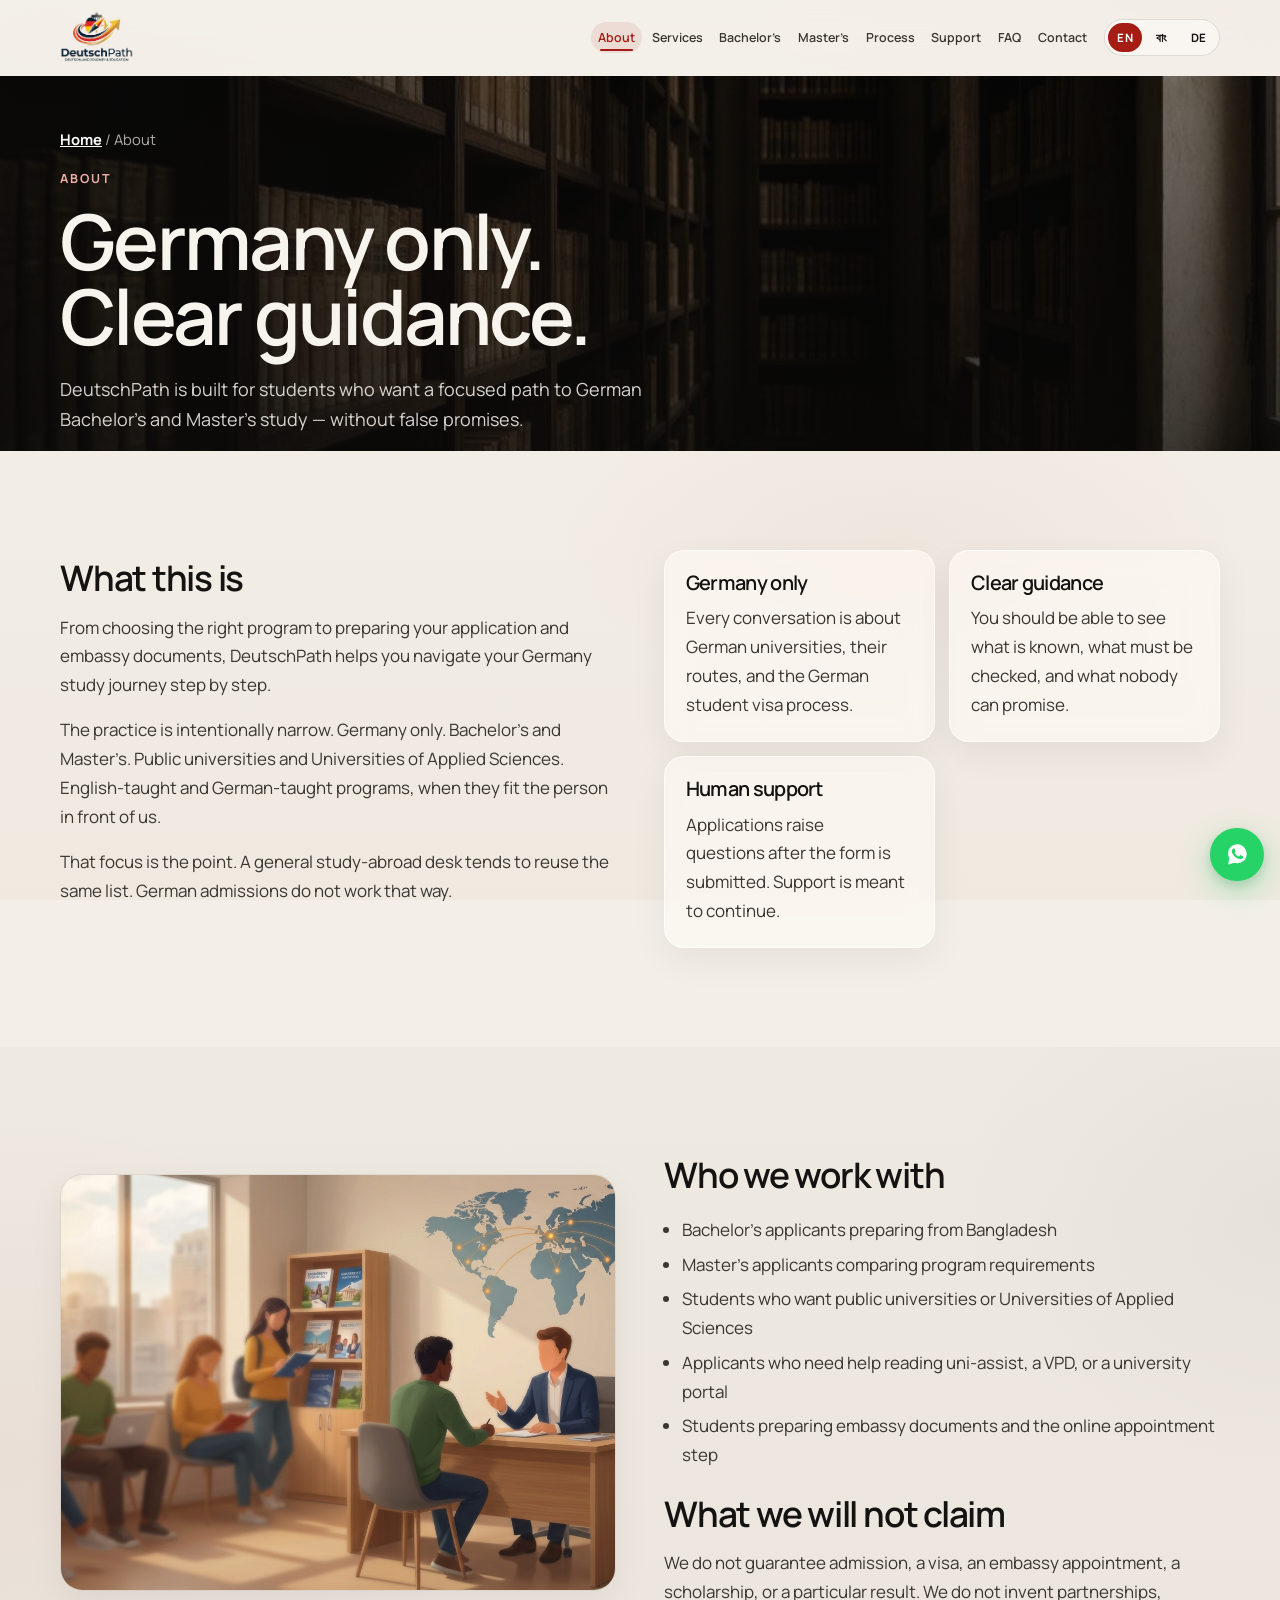
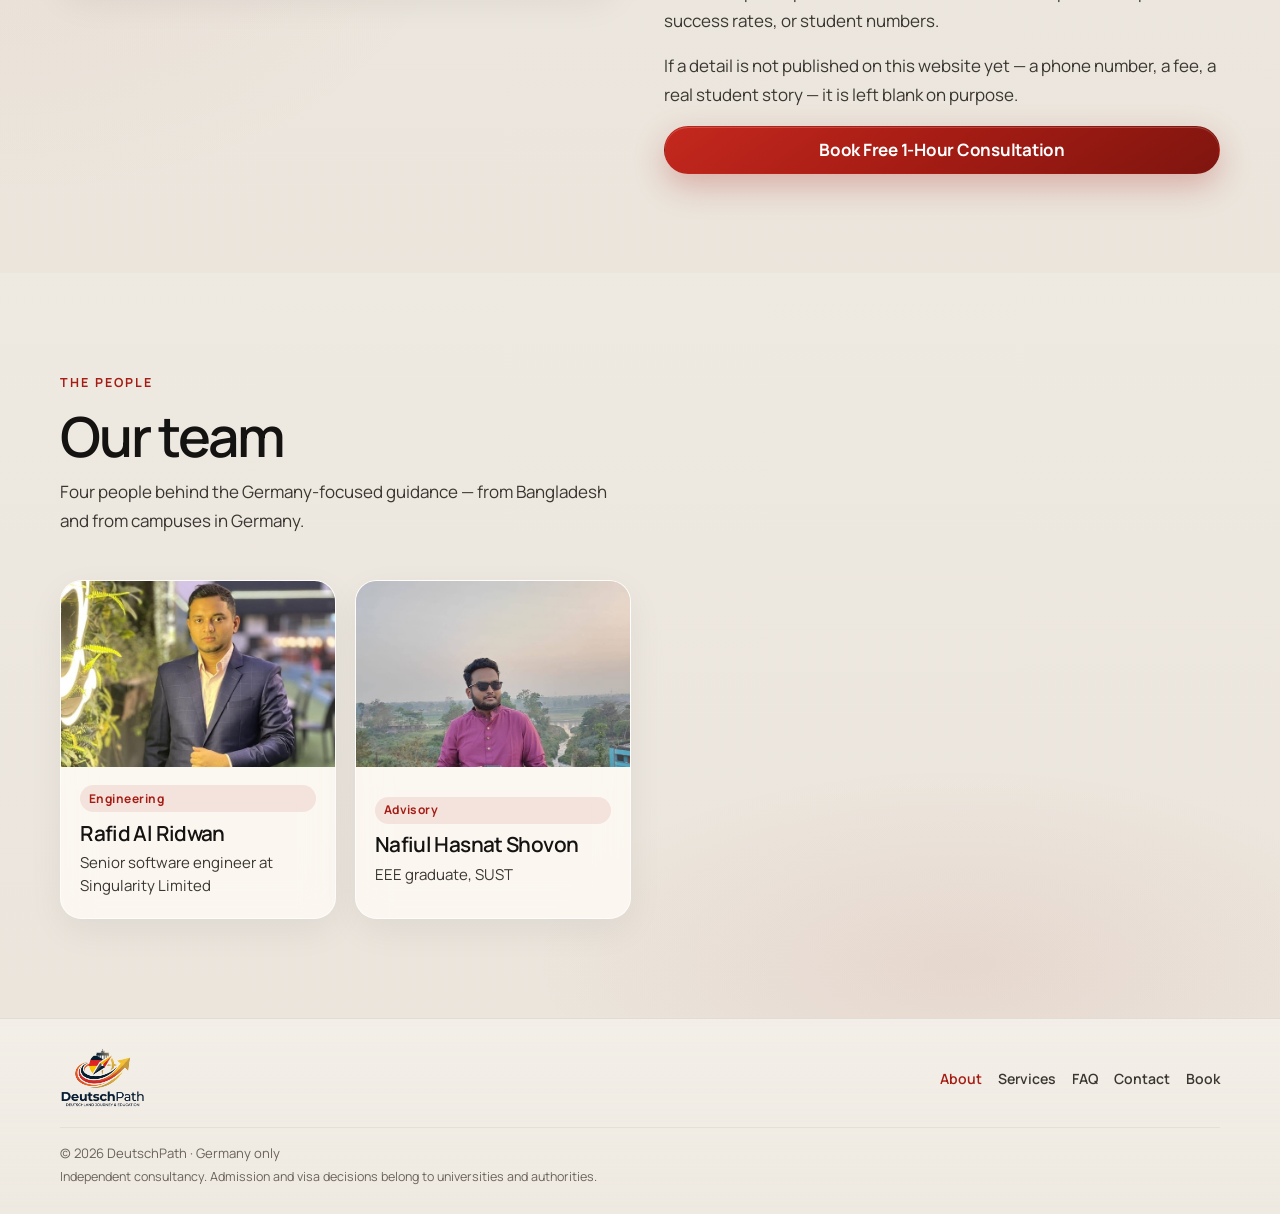
==== commit 68e55a67: "Comment out team member list item Comment out team member section for Fahim Shahriar." ====
--- a/about.html
+++ b/about.html
@@ -134,7 +134,7 @@
               <p data-i18n="team.b2">EEE graduate, SUST</p>
             </div>
           </li>
-          <li class="team-card reveal">
+          <!-- <li class="team-card reveal">
             <figure class="team-photo">
               <img src="assets/img/team-fahim.jpg" alt="Fahim Shahriar" width="640" height="640" loading="lazy" decoding="async">
             </figure>
@@ -153,7 +153,7 @@
               <h3>Nabil Chowdhury</h3>
               <p data-i18n="team.b4">Master’s student at Osnabrück University, Germany</p>
             </div>
-          </li>
+          </li> -->
         </ul>
       </div>
     </section>
--- a/assets/css/main.css
+++ b/assets/css/main.css
@@ -2543,6 +2543,11 @@
     bottom: calc(4.85rem + env(safe-area-inset-bottom));
   }
 
+  /* Home already has WhatsApp in the bottom bar — avoid a second FAB */
+  body.home-page .wa-float {
+    display: none;
+  }
+
   body.book-page .wa-float {
     bottom: max(1.15rem, env(safe-area-inset-bottom));
   }
